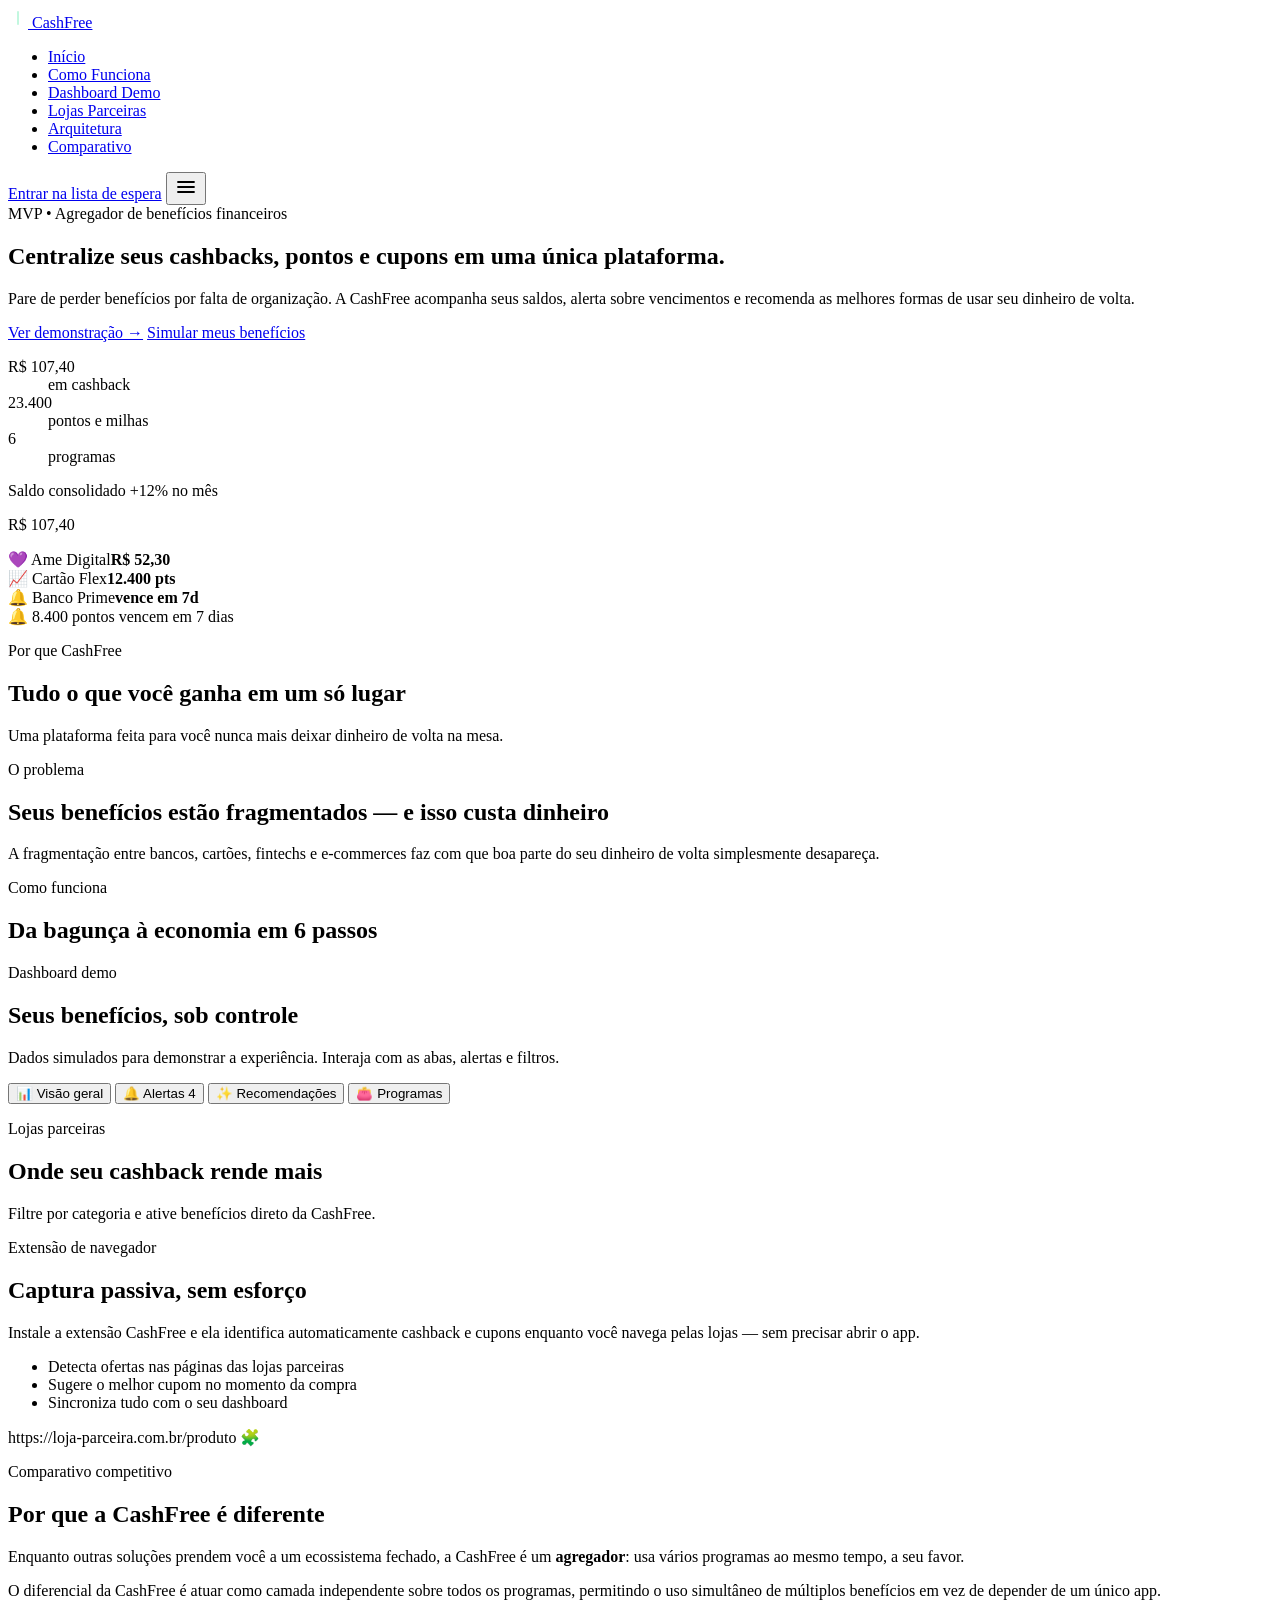
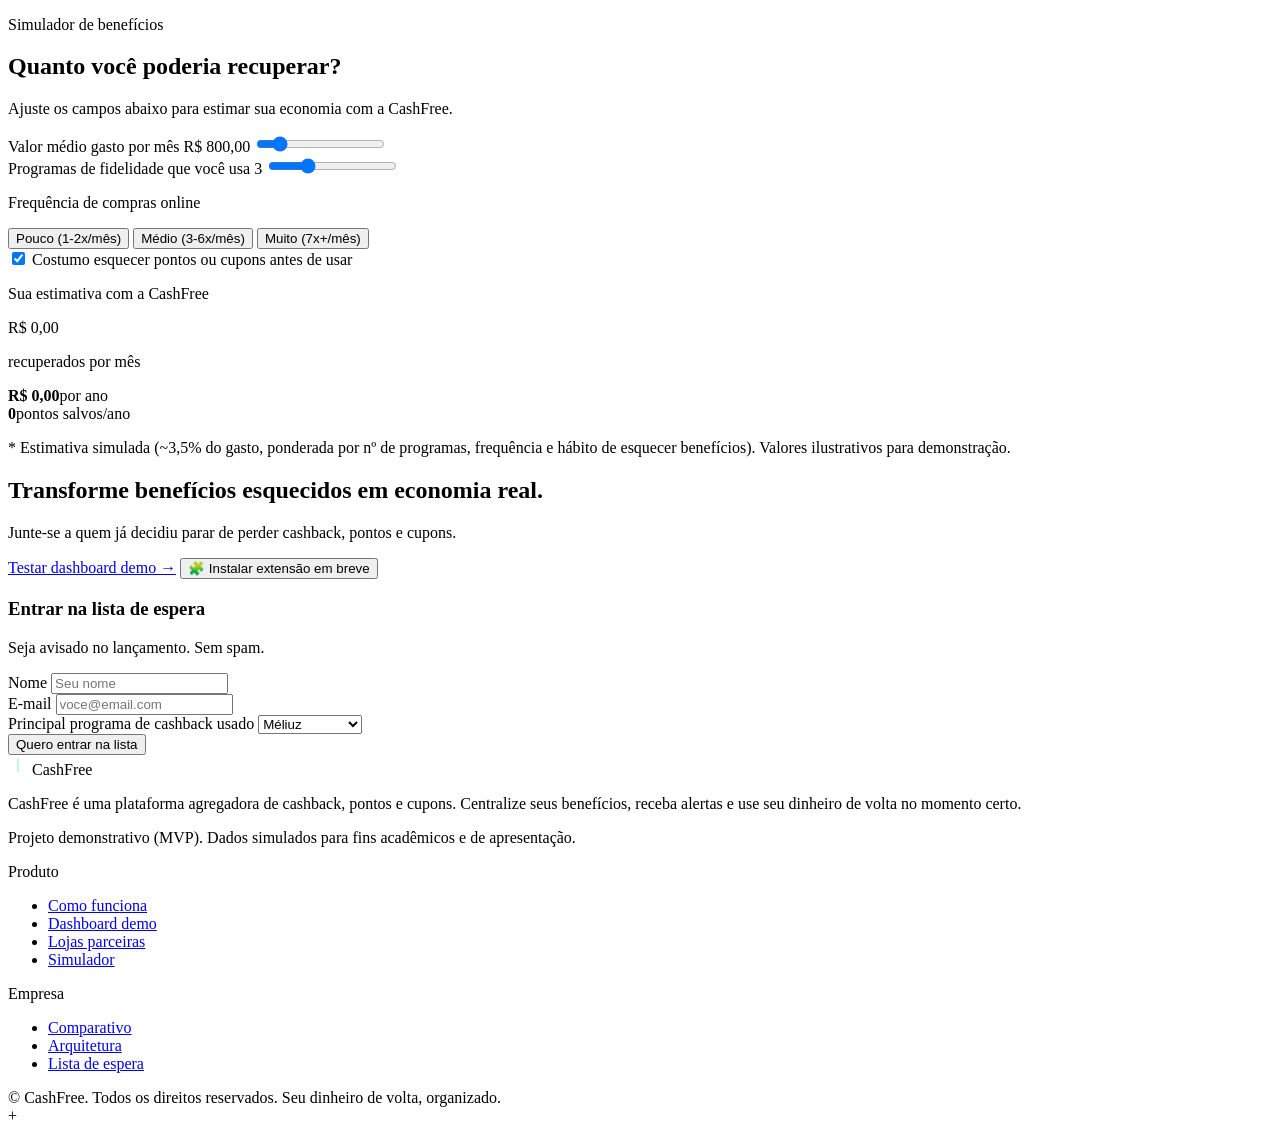
==== cashfreesitehtmlcssjs/index.html @ 7292a989 "tentativa de tirar o system design" ====
<!doctype html>
<html lang="pt-BR">
  <head>
    <meta charset="UTF-8" />
    <meta name="viewport" content="width=device-width, initial-scale=1.0" />
    <meta
      name="description"
      content="CashFree — centralize cashbacks, pontos e cupons em uma única plataforma. Receba alertas de expiração e recomendações inteligentes."
    />
    <title>CashFree — Seu dinheiro de volta, organizado</title>
    <link rel="icon" type="image/svg+xml" href="favicon.svg" />
    <link rel="preconnect" href="https://fonts.googleapis.com" />
    <link rel="preconnect" href="https://fonts.gstatic.com" crossorigin />
    <link
      href="https://fonts.googleapis.com/css2?family=Inter:wght@400;500;600;700;800&display=swap"
      rel="stylesheet"
    />
    <link rel="stylesheet" href="style.css" />
  </head>
  <body>
    <!-- ============ HEADER / NAV ============ -->
    <header class="header" id="header">
      <nav class="nav container">
        <a href="#inicio" class="logo" aria-label="CashFree — início">
          <span class="logo__mark">
            <svg viewBox="0 0 32 32" width="20" height="20" aria-hidden="true">
              <path d="M21 10.5c-1.3-1-3-1.6-5-1.6-4.1 0-7 2.9-7 7.1s2.9 7.1 7 7.1c2 0 3.7-.6 5-1.6"
                fill="none" stroke="#fff" stroke-width="2.6" stroke-linecap="round" />
              <path d="M16 6v20" stroke="#a7f3d0" stroke-width="2.2" stroke-linecap="round" />
            </svg>
          </span>
          <span class="logo__text">Cash<span>Free</span></span>
        </a>

        <ul class="nav__links" id="navLinks">
          <li><a href="#inicio">Início</a></li>
          <li><a href="#como-funciona">Como Funciona</a></li>
          <li><a href="#dashboard">Dashboard Demo</a></li>
          <li><a href="#lojas">Lojas Parceiras</a></li>
          <li><a href="#arquitetura">Arquitetura</a></li>
          <li><a href="#comparativo">Comparativo</a></li>
        </ul>

        <a href="#cta" class="btn btn--primary nav__cta">Entrar na lista de espera</a>

        <button class="nav__toggle" id="navToggle" aria-label="Abrir menu" aria-expanded="false">
          <svg viewBox="0 0 24 24" width="24" height="24" fill="none" stroke="currentColor"
            stroke-width="1.8" stroke-linecap="round"><path d="M4 7h16M4 12h16M4 17h16" /></svg>
        </button>
      </nav>

      <!-- Menu mobile -->
      <div class="nav__mobile" id="navMobile" hidden>
        <a href="#inicio">Início</a>
        <a href="#como-funciona">Como Funciona</a>
        <a href="#dashboard">Dashboard Demo</a>
        <a href="#lojas">Lojas Parceiras</a>
        <a href="#arquitetura">Arquitetura</a>
        <a href="#comparativo">Comparativo</a>
        <a href="#cta" class="btn btn--primary">Entrar na lista de espera</a>
      </div>
    </header>

    <main>
      <!-- ============ HERO ============ -->
      <section id="inicio" class="hero">
        <div class="hero__glow hero__glow--1"></div>
        <div class="hero__glow hero__glow--2"></div>
        <div class="container hero__grid">
          <div class="hero__content">
            <span class="chip chip--ghost"><span class="dot"></span>MVP • Agregador de benefícios financeiros</span>
            <h1>Centralize seus cashbacks, pontos e cupons em uma <span class="accent">única plataforma</span>.</h1>
            <p class="hero__sub">
              Pare de perder benefícios por falta de organização. A CashFree acompanha seus saldos,
              alerta sobre vencimentos e recomenda as melhores formas de usar seu dinheiro de volta.
            </p>
            <div class="hero__actions">
              <a href="#dashboard" class="btn btn--primary btn--lg">Ver demonstração →</a>
              <a href="#simulador" class="btn btn--glass">Simular meus benefícios</a>
            </div>
            <dl class="hero__stats">
              <div><dt>R$ 107,40</dt><dd>em cashback</dd></div>
              <div><dt>23.400</dt><dd>pontos e milhas</dd></div>
              <div><dt>6</dt><dd>programas</dd></div>
            </dl>
          </div>

          <div class="hero__mockup">
            <div class="mockup">
              <div class="mockup__card">
                <div class="mockup__row">
                  <span class="muted">Saldo consolidado</span>
                  <span class="chip chip--green">+12% no mês</span>
                </div>
                <p class="mockup__big">R$ 107,40</p>
                <div class="mockup__list">
                  <div class="mockup__item"><span>💜 Ame Digital</span><strong>R$ 52,30</strong></div>
                  <div class="mockup__item"><span>📈 Cartão Flex</span><strong>12.400 pts</strong></div>
                  <div class="mockup__item"><span>🔔 Banco Prime</span><strong>vence em 7d</strong></div>
                </div>
              </div>
            </div>
            <div class="mockup__badge">🔔 8.400 pontos vencem em 7 dias</div>
          </div>
        </div>
      </section>

      <!-- ============ BENEFÍCIOS ============ -->
      <section class="section section--white">
        <div class="container">
          <div class="section__head">
            <p class="eyebrow">Por que CashFree</p>
            <h2 class="section__title">Tudo o que você ganha em um só lugar</h2>
            <p class="section__lead">Uma plataforma feita para você nunca mais deixar dinheiro de volta na mesa.</p>
          </div>
          <div class="grid grid--3" id="benefitsGrid"></div>
        </div>
      </section>

      <!-- ============ PROBLEMA ============ -->
      <section class="section section--gray">
        <div class="container split">
          <div>
            <p class="eyebrow">O problema</p>
            <h2 class="section__title">Seus benefícios estão fragmentados — e isso custa dinheiro</h2>
            <p class="section__lead">
              A fragmentação entre bancos, cartões, fintechs e e-commerces faz com que boa parte do
              seu dinheiro de volta simplesmente desapareça.
            </p>
            <ul class="painlist" id="painList"></ul>
          </div>
          <div class="problem__stats" id="lostStats"></div>
        </div>
      </section>

      <!-- ============ COMO FUNCIONA ============ -->
      <section id="como-funciona" class="section section--white">
        <div class="container">
          <div class="section__head">
            <p class="eyebrow">Como funciona</p>
            <h2 class="section__title">Da bagunça à economia em 6 passos</h2>
          </div>
          <ol class="grid grid--3 steps" id="stepsGrid"></ol>
        </div>
      </section>

      <!-- ============ DASHBOARD ============ -->
      <section id="dashboard" class="section section--gray">
        <div class="container">
          <div class="section__head section__head--left">
            <p class="eyebrow">Dashboard demo</p>
            <h2 class="section__title">Seus benefícios, sob controle</h2>
            <p class="section__lead">Dados simulados para demonstrar a experiência. Interaja com as abas, alertas e filtros.</p>
          </div>

          <div class="grid grid--4 summary" id="summaryGrid"></div>

          <div class="tabs" id="tabs">
            <button class="tab is-active" data-tab="visao">📊 Visão geral</button>
            <button class="tab" data-tab="alertas">🔔 Alertas <span class="badge" id="alertCount">4</span></button>
            <button class="tab" data-tab="recomendacoes">✨ Recomendações</button>
            <button class="tab" data-tab="programas">👛 Programas</button>
          </div>

          <div class="tabpanel" id="panel-visao"></div>
          <div class="tabpanel" id="panel-alertas" hidden></div>
          <div class="tabpanel" id="panel-recomendacoes" hidden></div>
          <div class="tabpanel" id="panel-programas" hidden></div>
        </div>
      </section>

      <!-- ============ LOJAS PARCEIRAS ============ -->
      <section id="lojas" class="section section--white">
        <div class="container">
          <div class="section__head">
            <p class="eyebrow">Lojas parceiras</p>
            <h2 class="section__title">Onde seu cashback rende mais</h2>
            <p class="section__lead">Filtre por categoria e ative benefícios direto da CashFree.</p>
          </div>
          <div class="filters" id="storeFilters"></div>
          <div class="grid grid--3" id="storesGrid"></div>
        </div>
      </section>

      <!-- ============ EXTENSÃO ============ -->
      <section class="section section--gray">
        <div class="container split split--center">
          <div>
            <p class="eyebrow">Extensão de navegador</p>
            <h2 class="section__title">Captura passiva, sem esforço</h2>
            <p class="section__lead">
              Instale a extensão CashFree e ela identifica automaticamente cashback e cupons
              enquanto você navega pelas lojas — sem precisar abrir o app.
            </p>
            <ul class="checklist">
              <li>Detecta ofertas nas páginas das lojas parceiras</li>
              <li>Sugere o melhor cupom no momento da compra</li>
              <li>Sincroniza tudo com o seu dashboard</li>
            </ul>
          </div>
          <div class="browser">
            <div class="browser__bar">
              <span class="dot dot--red"></span><span class="dot dot--amber"></span><span class="dot dot--green"></span>
              <span class="browser__url">https://loja-parceira.com.br/produto</span>
              <span class="browser__ext" id="extIcon">🧩</span>
            </div>
            <div class="browser__body" id="extBody"></div>
          </div>
        </div>
      </section>

      <!-- ============ COMPARATIVO ============ -->
      <section id="comparativo" class="section section--gray2">
        <div class="container">
          <div class="section__head">
            <p class="eyebrow">Comparativo competitivo</p>
            <h2 class="section__title">Por que a CashFree é diferente</h2>
            <p class="section__lead">
              Enquanto outras soluções prendem você a um ecossistema fechado, a CashFree é um
              <strong>agregador</strong>: usa vários programas ao mesmo tempo, a seu favor.
            </p>
          </div>
          <div class="table-wrap" id="comparisonWrap"></div>
          <p class="note">
            O diferencial da CashFree é atuar como camada independente sobre todos os programas,
            permitindo o uso simultâneo de múltiplos benefícios em vez de depender de um único app.
          </p>
        </div>
      </section>

      <!-- ============ SIMULADOR ============ -->
      <section id="simulador" class="section section--white">
        <div class="container">
          <div class="section__head">
            <p class="eyebrow">Simulador de benefícios</p>
            <h2 class="section__title">Quanto você poderia recuperar?</h2>
            <p class="section__lead">Ajuste os campos abaixo para estimar sua economia com a CashFree.</p>
          </div>

          <div class="grid grid--2 sim">
            <div class="card sim__inputs">
              <div class="field">
                <label>Valor médio gasto por mês <span class="accent" id="spendVal">R$ 800,00</span></label>
                <input type="range" id="spend" min="100" max="5000" step="50" value="800" />
              </div>
              <div class="field">
                <label>Programas de fidelidade que você usa <span class="accent" id="progVal">3</span></label>
                <input type="range" id="programs" min="1" max="8" step="1" value="3" />
              </div>
              <div class="field">
                <p class="field__label">Frequência de compras online</p>
                <div class="segmented" id="freq">
                  <button data-factor="0.4">Pouco (1-2x/mês)</button>
                  <button data-factor="0.7" class="is-active">Médio (3-6x/mês)</button>
                  <button data-factor="1">Muito (7x+/mês)</button>
                </div>
              </div>
              <label class="checkbox">
                <input type="checkbox" id="forgets" checked />
                <span>Costumo esquecer pontos ou cupons antes de usar</span>
              </label>
            </div>

            <div class="sim__result">
              <p class="sim__eyebrow">Sua estimativa com a CashFree</p>
              <p class="sim__big" id="resMonthly">R$ 0,00</p>
              <p class="muted-light">recuperados por mês</p>
              <div class="sim__sub">
                <div><strong id="resYearly">R$ 0,00</strong><span>por ano</span></div>
                <div><strong id="resPoints">0</strong><span>pontos salvos/ano</span></div>
              </div>
              <p class="sim__explain" id="resText"></p>
              <p class="sim__note">
                * Estimativa simulada (~3,5% do gasto, ponderada por nº de programas, frequência e
                hábito de esquecer benefícios). Valores ilustrativos para demonstração.
              </p>
            </div>
          </div>
        </div>
      </section>

      <!-- ============ CTA FINAL ============ -->
      <section id="cta" class="section section--brand">
        <div class="cta__glow cta__glow--1"></div>
        <div class="cta__glow cta__glow--2"></div>
        <div class="container split split--center">
          <div>
            <h2 class="cta__title">Transforme benefícios esquecidos em economia real.</h2>
            <p class="cta__lead">Junte-se a quem já decidiu parar de perder cashback, pontos e cupons.</p>
            <div class="hero__actions">
              <a href="#dashboard" class="btn btn--white">Testar dashboard demo →</a>
              <button class="btn btn--glass">🧩 Instalar extensão em breve</button>
            </div>
          </div>

          <div class="waitlist" id="waitlist">
            <form id="waitlistForm" class="card">
              <h3>Entrar na lista de espera</h3>
              <p class="muted">Seja avisado no lançamento. Sem spam.</p>
              <div class="field">
                <label for="wlName">Nome</label>
                <input id="wlName" type="text" required placeholder="Seu nome" />
              </div>
              <div class="field">
                <label for="wlEmail">E-mail</label>
                <input id="wlEmail" type="email" required placeholder="voce@email.com" />
              </div>
              <div class="field">
                <label for="wlProgram">Principal programa de cashback usado</label>
                <select id="wlProgram">
                  <option>Méliuz</option><option>Ame Digital</option><option>Cuponomia</option>
                  <option>Banco/Cartão</option><option>Milhas</option><option>Outro</option>
                </select>
              </div>
              <button type="submit" class="btn btn--primary btn--block">Quero entrar na lista</button>
            </form>
          </div>
        </div>
      </section>
    </main>

    <!-- ============ FOOTER ============ -->
    <footer class="footer">
      <div class="container footer__grid">
        <div class="footer__brand">
          <span class="logo logo--light">
            <span class="logo__mark">
              <svg viewBox="0 0 32 32" width="20" height="20" aria-hidden="true">
                <path d="M21 10.5c-1.3-1-3-1.6-5-1.6-4.1 0-7 2.9-7 7.1s2.9 7.1 7 7.1c2 0 3.7-.6 5-1.6"
                  fill="none" stroke="#fff" stroke-width="2.6" stroke-linecap="round" />
                <path d="M16 6v20" stroke="#a7f3d0" stroke-width="2.2" stroke-linecap="round" />
              </svg>
            </span>
            <span class="logo__text logo__text--light">Cash<span>Free</span></span>
          </span>
          <p>
            CashFree é uma plataforma agregadora de cashback, pontos e cupons. Centralize seus
            benefícios, receba alertas e use seu dinheiro de volta no momento certo.
          </p>
          <p class="footer__small">Projeto demonstrativo (MVP). Dados simulados para fins acadêmicos e de apresentação.</p>
        </div>
        <div>
          <p class="footer__title">Produto</p>
          <ul>
            <li><a href="#como-funciona">Como funciona</a></li>
            <li><a href="#dashboard">Dashboard demo</a></li>
            <li><a href="#lojas">Lojas parceiras</a></li>
            <li><a href="#simulador">Simulador</a></li>
          </ul>
        </div>
        <div>
          <p class="footer__title">Empresa</p>
          <ul>
            <li><a href="#comparativo">Comparativo</a></li>
            <li><a href="#arquitetura">Arquitetura</a></li>
            <li><a href="#cta">Lista de espera</a></li>
          </ul>
        </div>
      </div>
      <div class="container footer__bottom">
        © <span id="year"></span> CashFree. Todos os direitos reservados. Seu dinheiro de volta, organizado.
      </div>
    </footer>

    <script src="data.js"></script>
    <script src="app.js"></script>
  </body>
</html>+
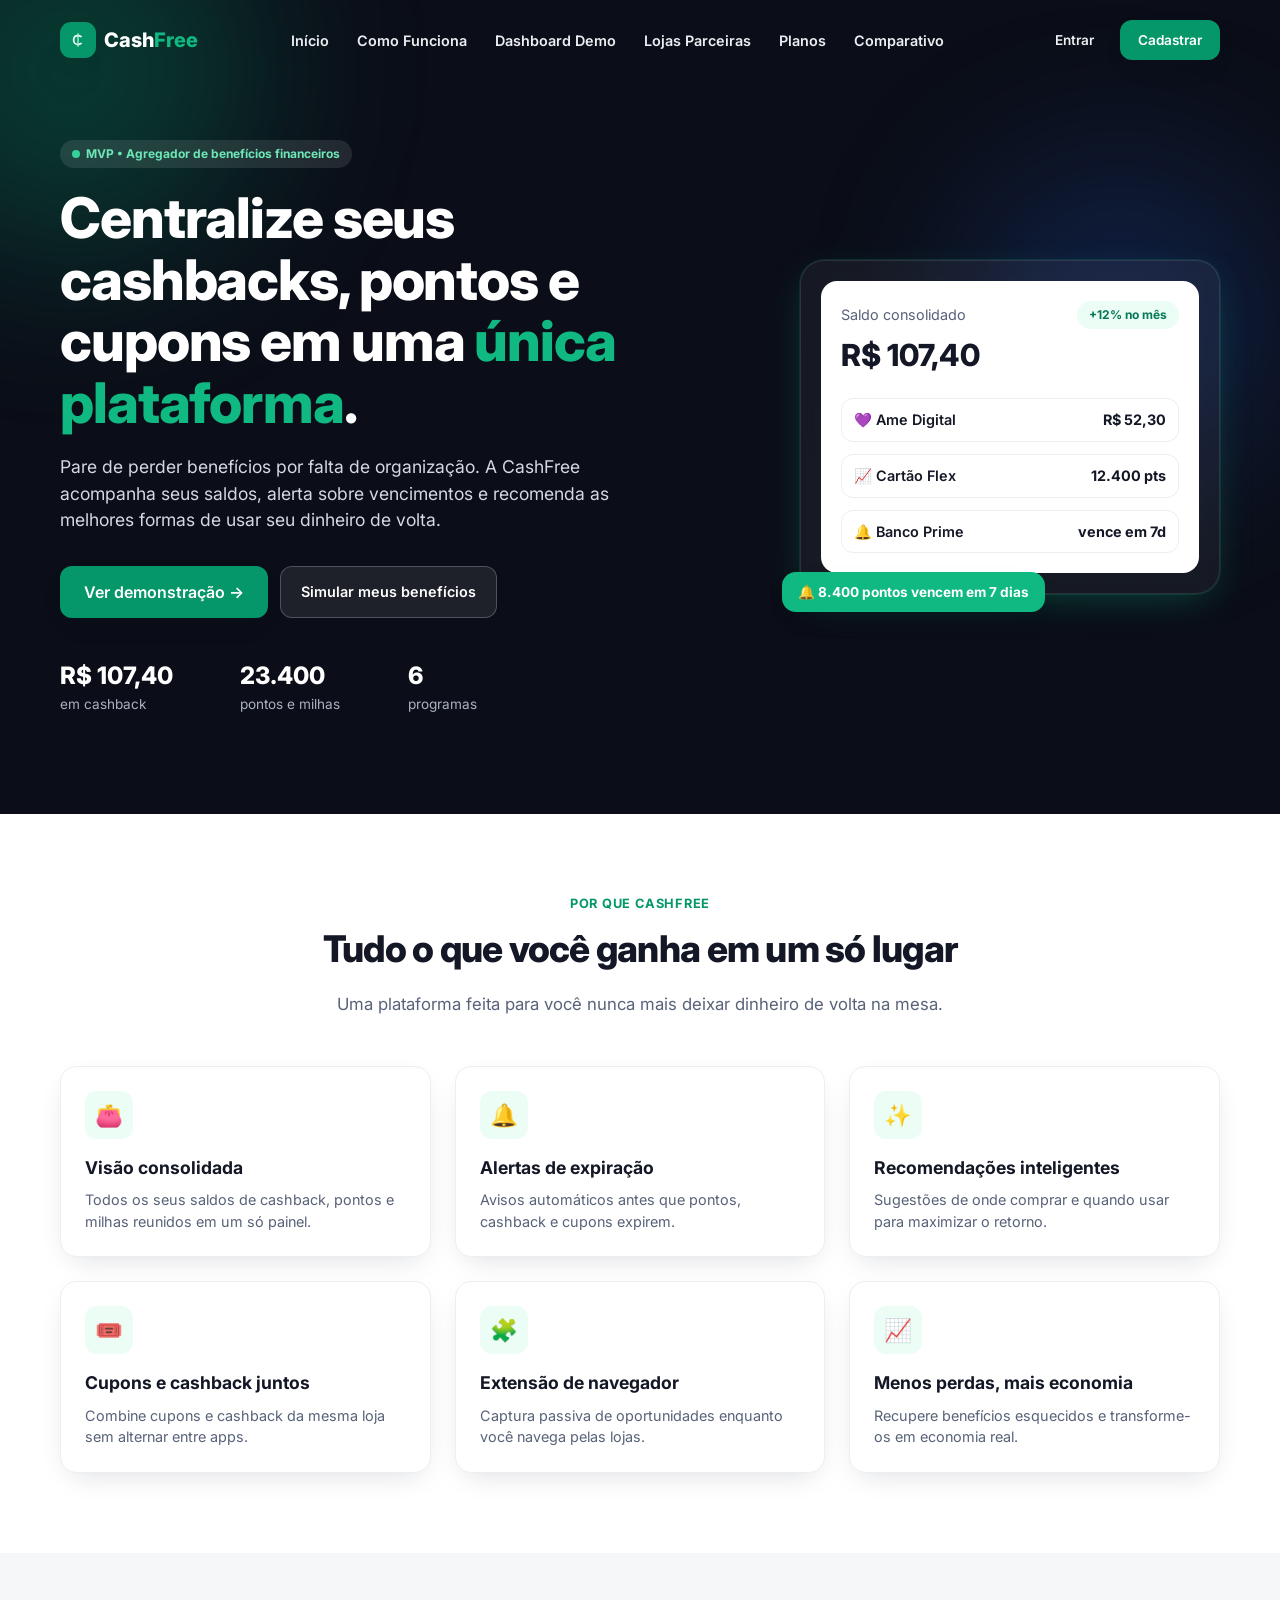
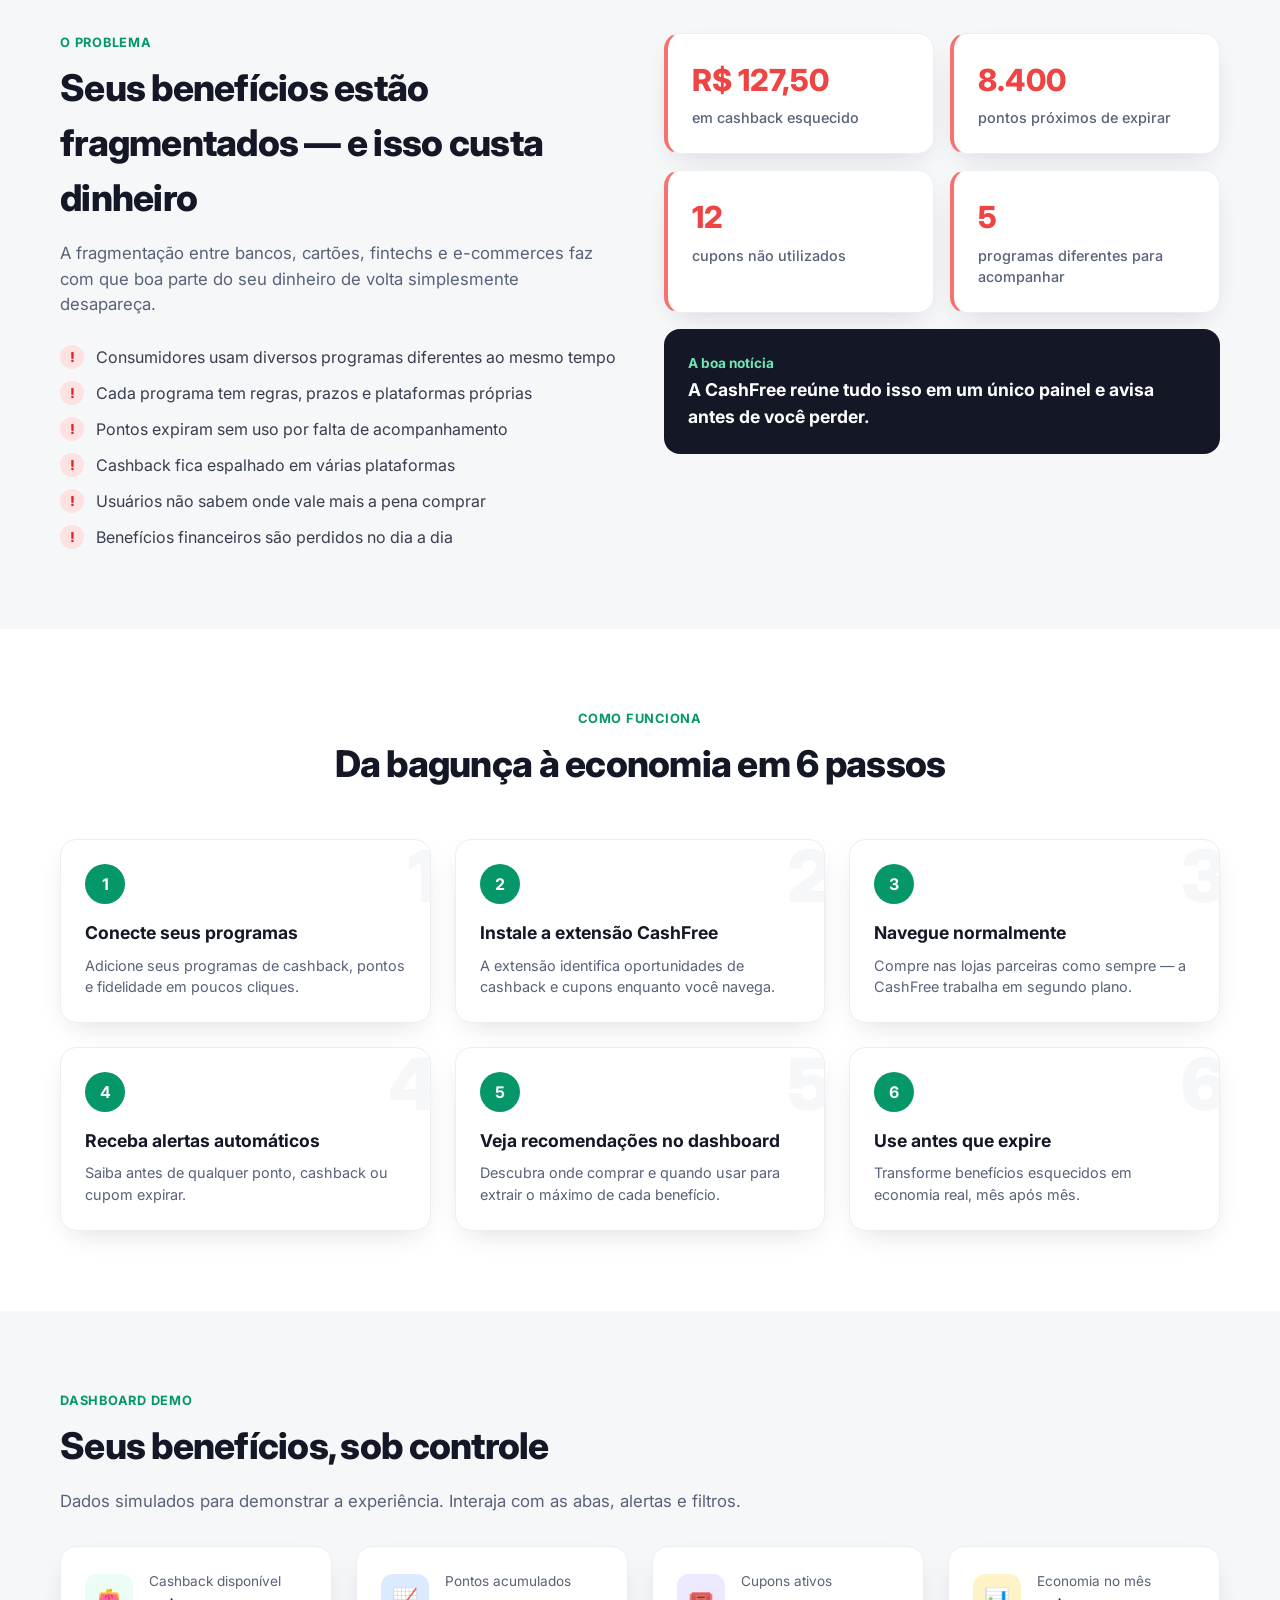
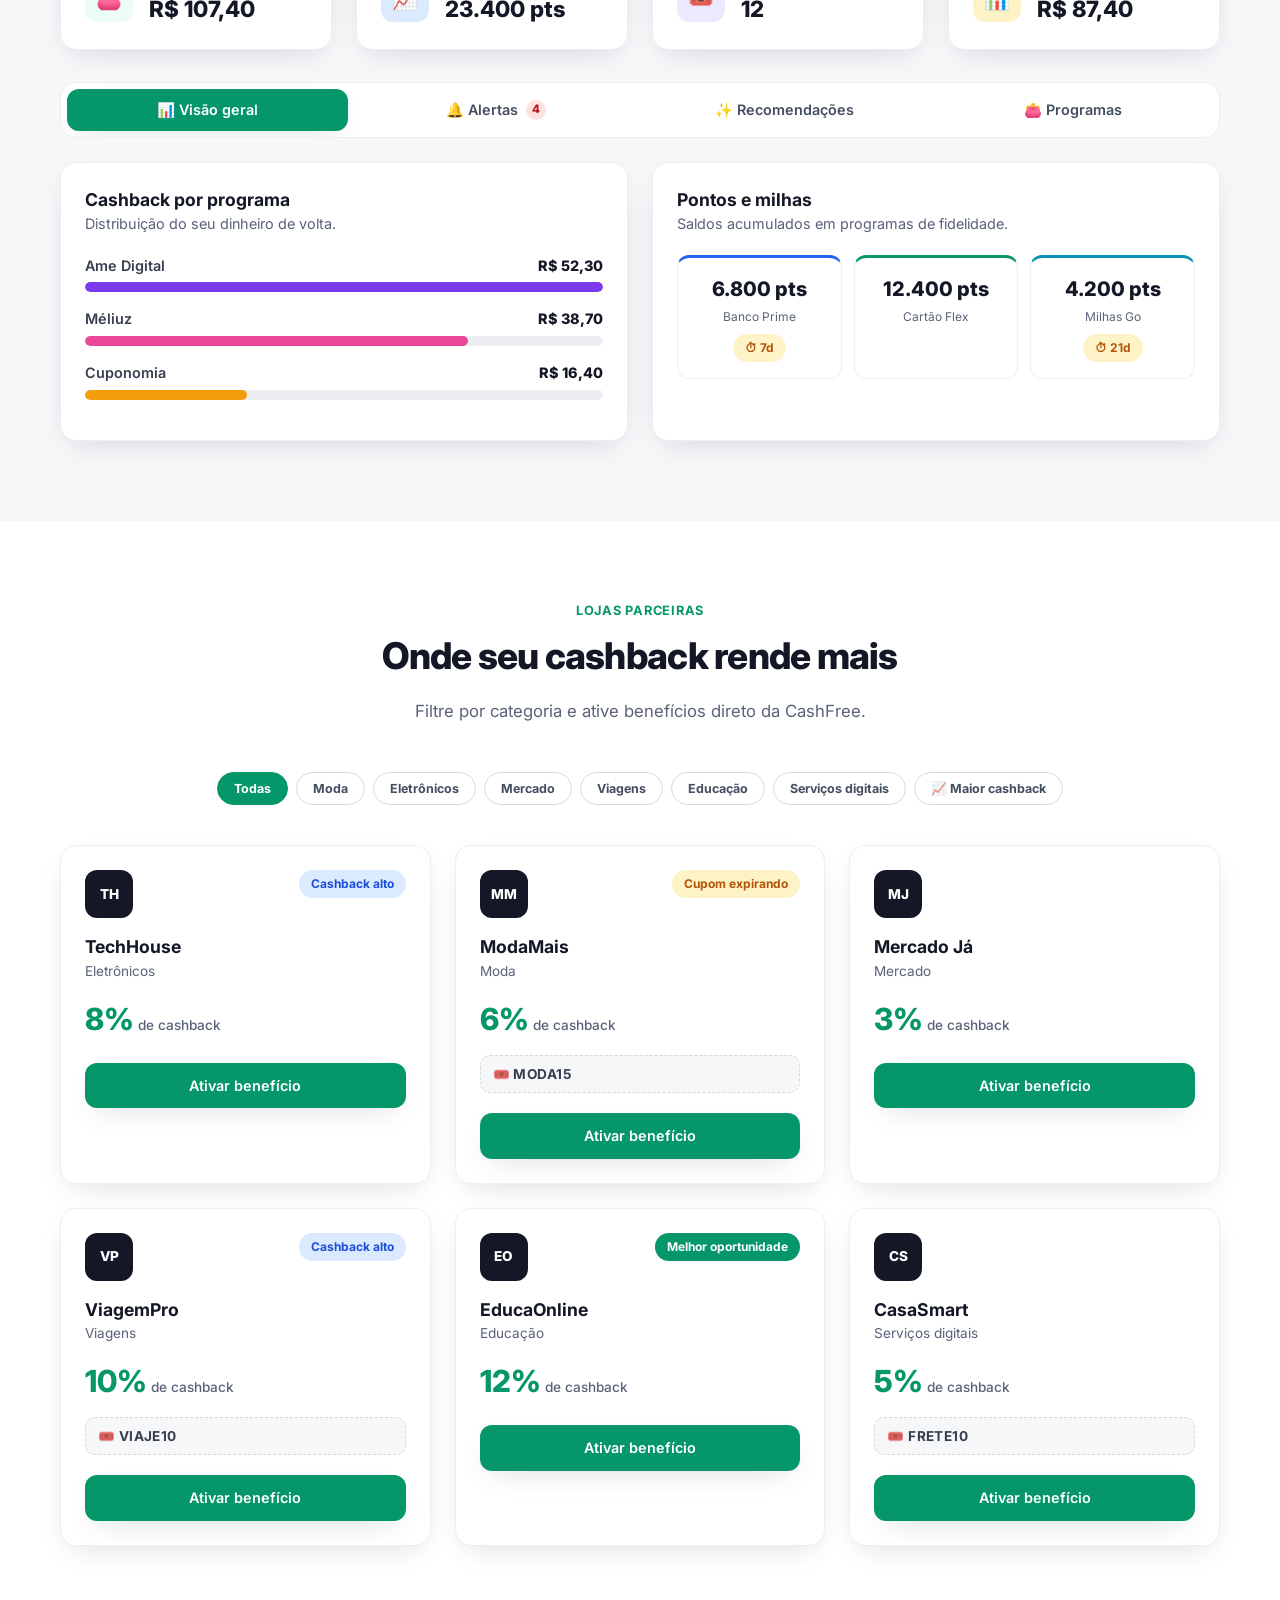
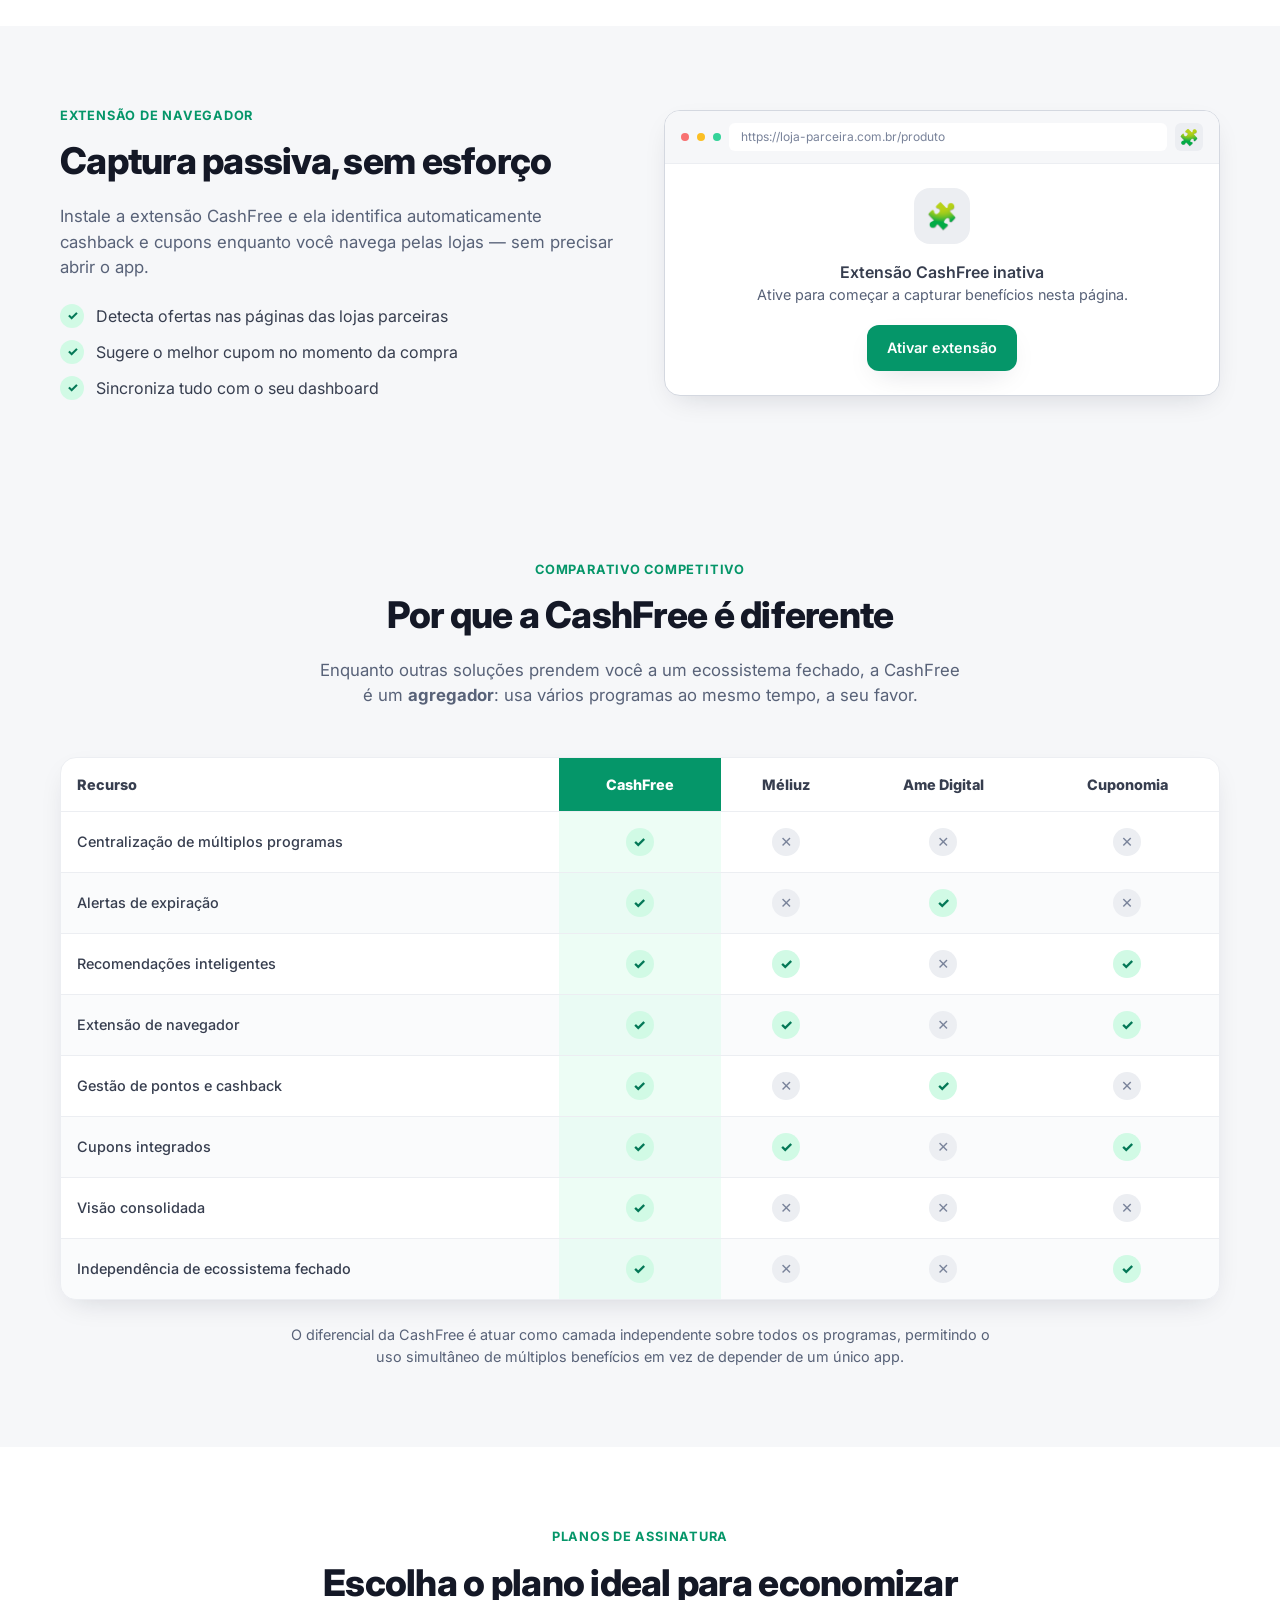
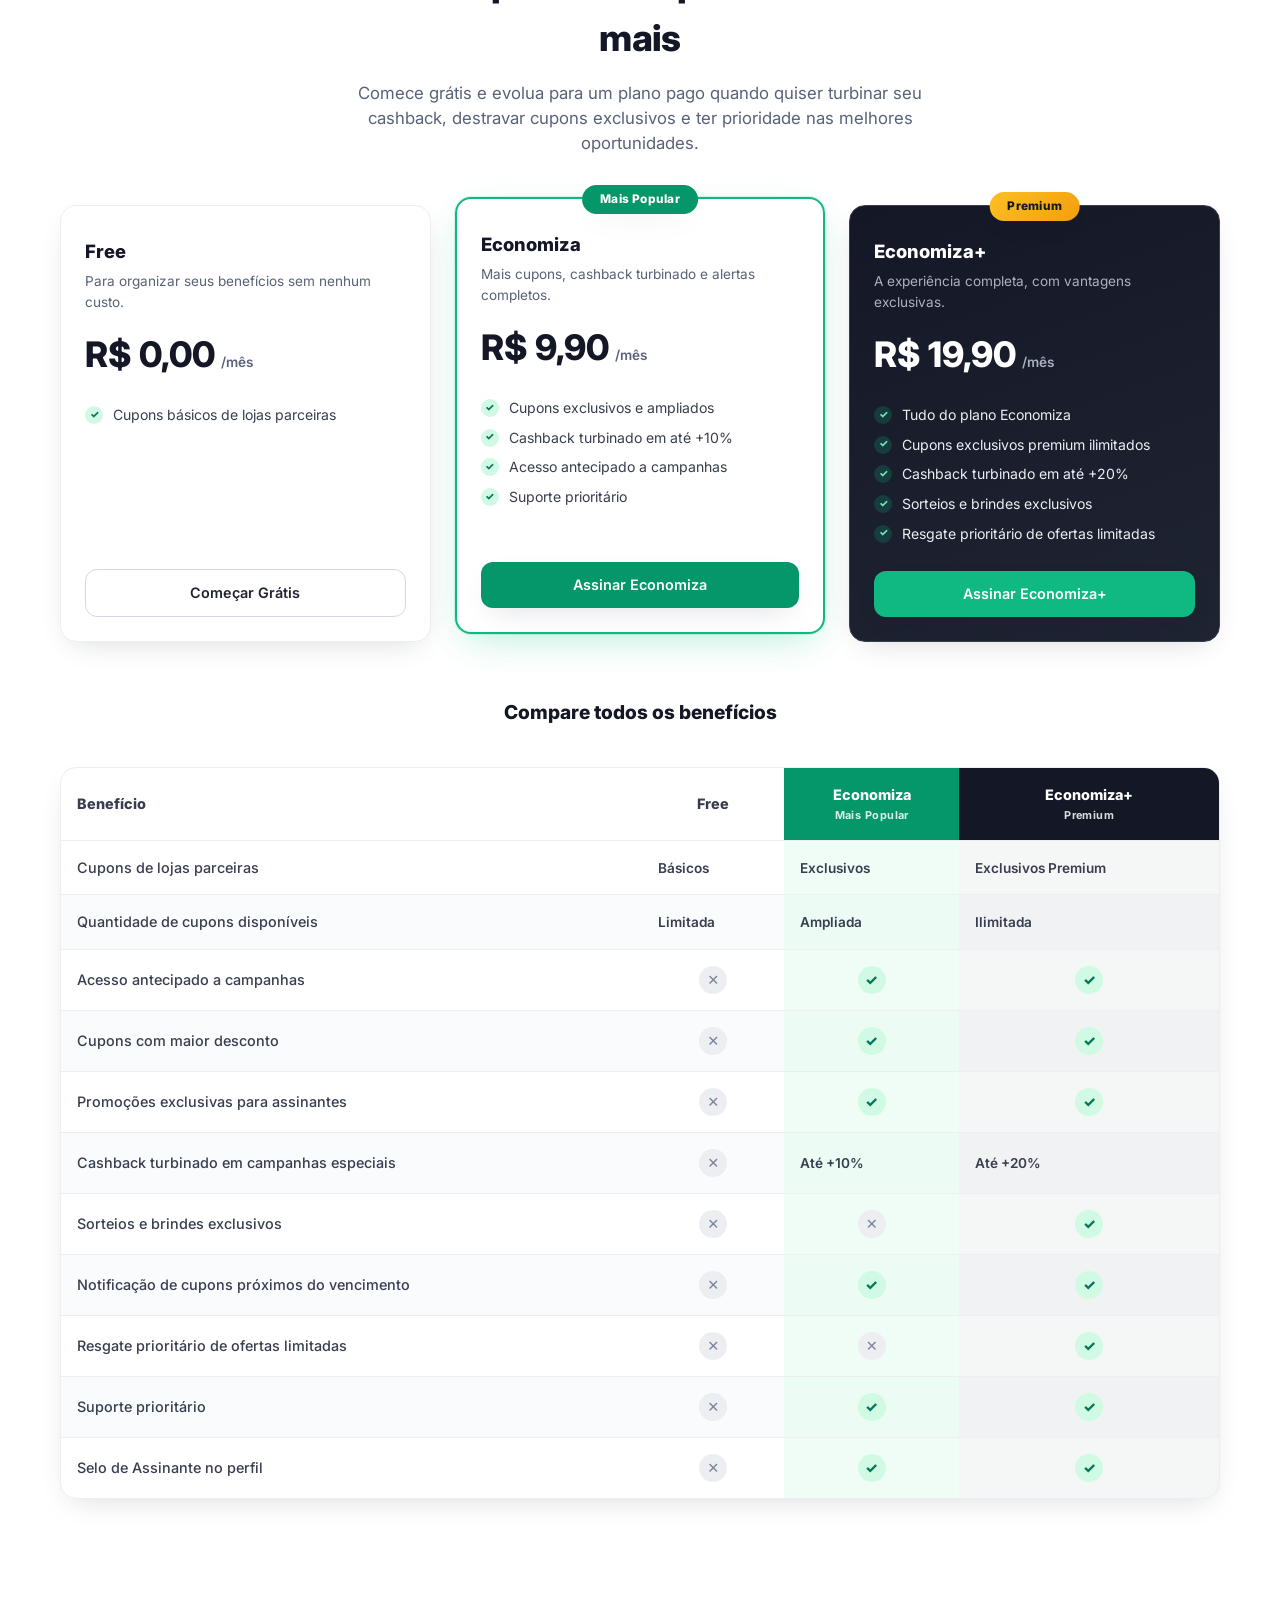
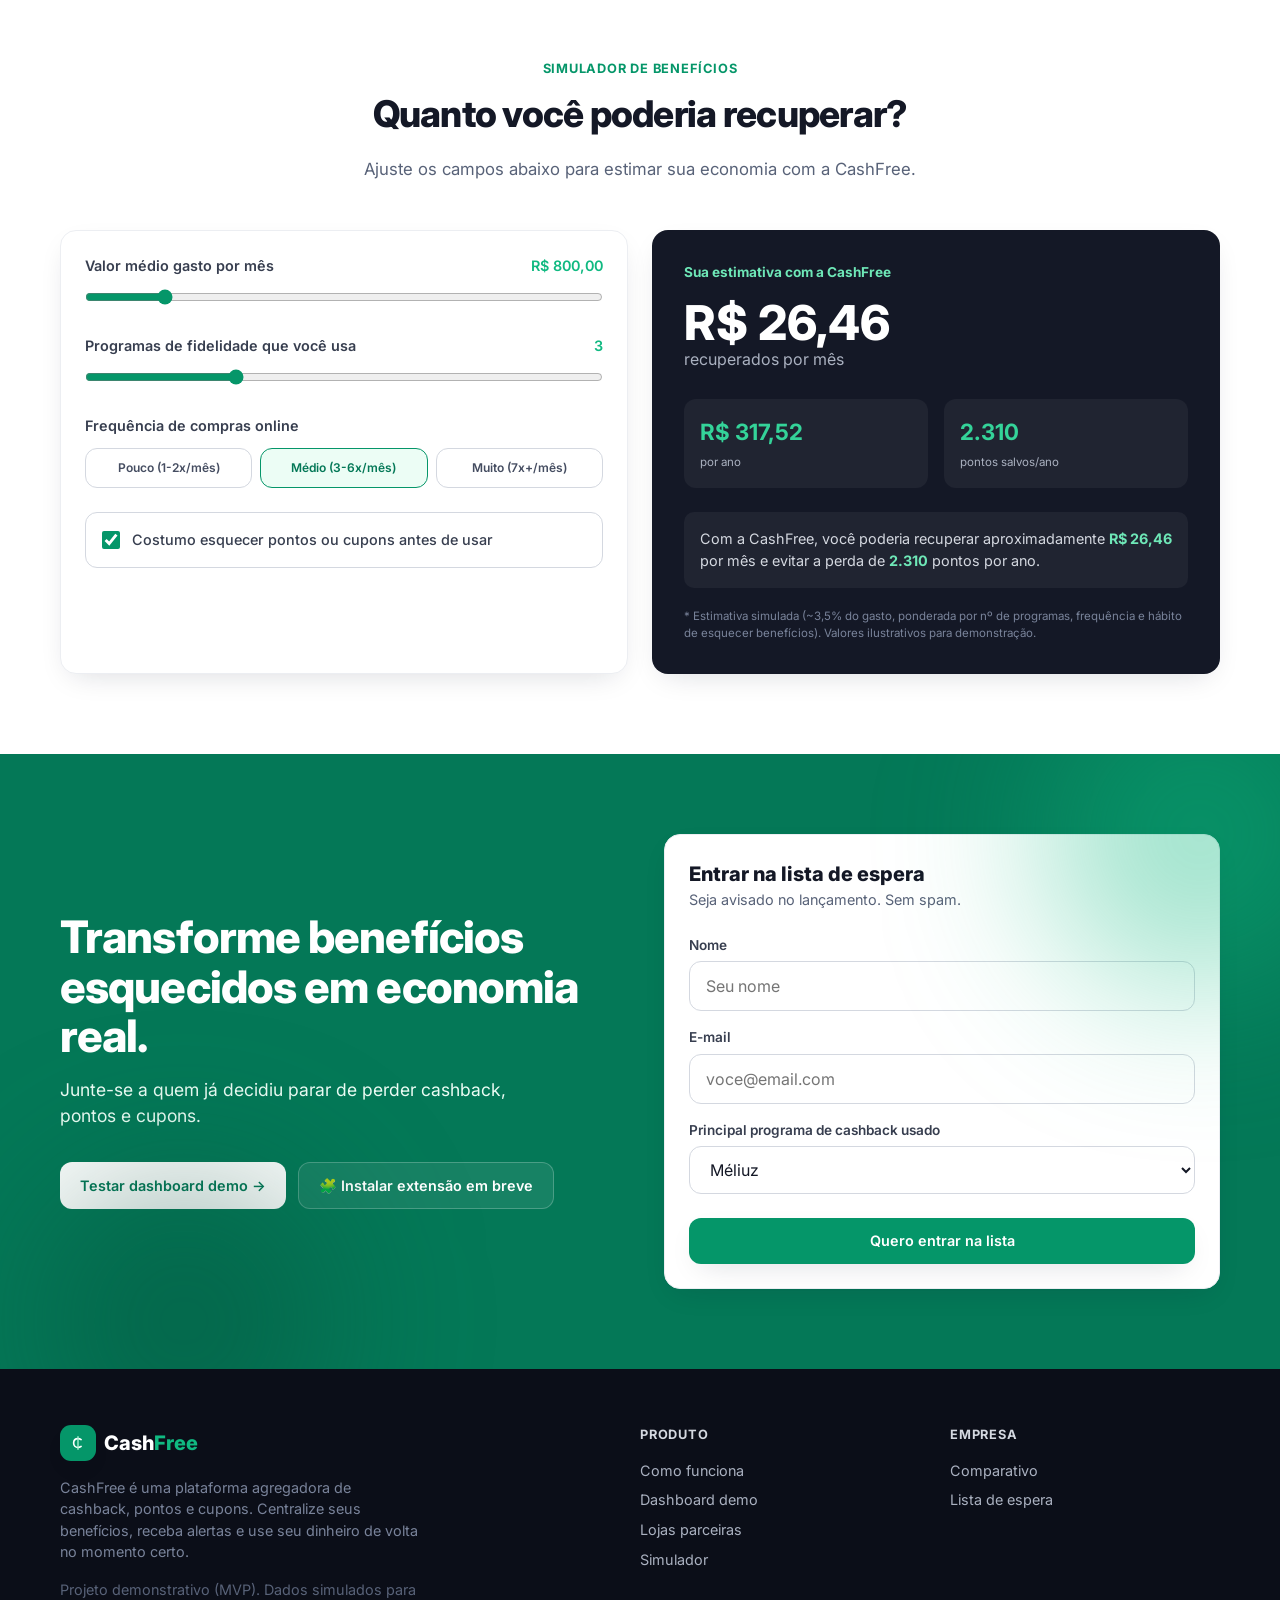
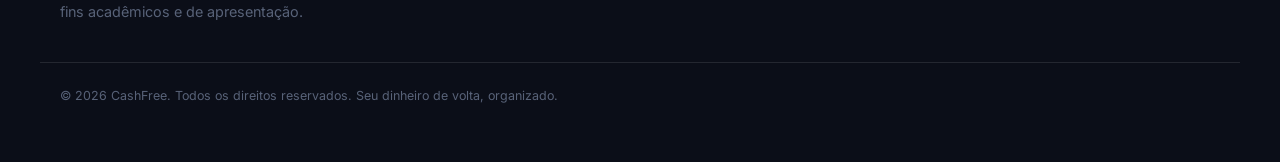
==== commit 7e5f8063: "feat: CashFree finalizado" ====
--- a/cashfreesitehtmlcssjs/index.html
+++ b/cashfreesitehtmlcssjs/index.html
@@ -7,7 +7,7 @@
       name="description"
       content="CashFree — centralize cashbacks, pontos e cupons em uma única plataforma. Receba alertas de expiração e recomendações inteligentes."
     />
-    <title>CashFree — Seu dinheiro de volta, organizado</title>
+    <title>CashFree</title>
     <link rel="icon" type="image/svg+xml" href="favicon.svg" />
     <link rel="preconnect" href="https://fonts.googleapis.com" />
     <link rel="preconnect" href="https://fonts.gstatic.com" crossorigin />
@@ -15,7 +15,7 @@
       href="https://fonts.googleapis.com/css2?family=Inter:wght@400;500;600;700;800&display=swap"
       rel="stylesheet"
     />
-    <link rel="stylesheet" href="style.css" />
+    <link rel="stylesheet" href="css/styles.css" />
   </head>
   <body>
     <!-- ============ HEADER / NAV ============ -->
@@ -37,11 +37,14 @@
           <li><a href="#como-funciona">Como Funciona</a></li>
           <li><a href="#dashboard">Dashboard Demo</a></li>
           <li><a href="#lojas">Lojas Parceiras</a></li>
-          <li><a href="#arquitetura">Arquitetura</a></li>
+          <li><a href="#planos">Planos</a></li>
           <li><a href="#comparativo">Comparativo</a></li>
         </ul>
 
-        <a href="#cta" class="btn btn--primary nav__cta">Entrar na lista de espera</a>
+        <div class="nav__auth">
+          <button type="button" class="btn btn--ghost nav__cta" id="openLogin">Entrar</button>
+          <button type="button" class="btn btn--primary nav__cta" id="openRegister">Cadastrar</button>
+        </div>
 
         <button class="nav__toggle" id="navToggle" aria-label="Abrir menu" aria-expanded="false">
           <svg viewBox="0 0 24 24" width="24" height="24" fill="none" stroke="currentColor"
@@ -55,9 +58,12 @@
         <a href="#como-funciona">Como Funciona</a>
         <a href="#dashboard">Dashboard Demo</a>
         <a href="#lojas">Lojas Parceiras</a>
-        <a href="#arquitetura">Arquitetura</a>
+        <a href="#planos">Planos</a>
         <a href="#comparativo">Comparativo</a>
-        <a href="#cta" class="btn btn--primary">Entrar na lista de espera</a>
+        <div class="nav__mobile-auth">
+          <button type="button" class="btn btn--secondary btn--block" id="openLoginMobile">Entrar</button>
+          <button type="button" class="btn btn--primary btn--block" id="openRegisterMobile">Cadastrar</button>
+        </div>
       </div>
     </header>
 
@@ -225,6 +231,27 @@
             O diferencial da CashFree é atuar como camada independente sobre todos os programas,
             permitindo o uso simultâneo de múltiplos benefícios em vez de depender de um único app.
           </p>
+        </div>
+      </section>
+
+      <!-- ============ PLANOS DE ASSINATURA ============ -->
+      <section id="planos" class="section section--white">
+        <div class="container">
+          <div class="section__head">
+            <p class="eyebrow">Planos de assinatura</p>
+            <h2 class="section__title">Escolha o plano ideal para economizar mais</h2>
+            <p class="section__lead">
+              Comece grátis e evolua para um plano pago quando quiser turbinar seu cashback,
+              destravar cupons exclusivos e ter prioridade nas melhores oportunidades.
+            </p>
+          </div>
+
+          <div class="grid grid--3 plans" id="plansGrid"></div>
+
+          <div class="plans-table">
+            <h3 class="plans-table__title">Compare todos os benefícios</h3>
+            <div class="table-wrap" id="plansTableWrap"></div>
+          </div>
         </div>
       </section>
 
@@ -352,7 +379,6 @@
           <p class="footer__title">Empresa</p>
           <ul>
             <li><a href="#comparativo">Comparativo</a></li>
-            <li><a href="#arquitetura">Arquitetura</a></li>
             <li><a href="#cta">Lista de espera</a></li>
           </ul>
         </div>
@@ -362,7 +388,90 @@
       </div>
     </footer>
 
-    <script src="data.js"></script>
-    <script src="app.js"></script>
+    <!-- ============ MODAL: LOGIN ============ -->
+    <div class="modal-overlay" id="loginOverlay" hidden>
+      <div class="modal" role="dialog" aria-modal="true" aria-labelledby="loginTitle">
+        <button class="modal__close" id="loginClose" aria-label="Fechar">
+          <svg viewBox="0 0 24 24" width="18" height="18" fill="none" stroke="currentColor" stroke-width="2" stroke-linecap="round"><path d="M6 6l12 12M18 6L6 18" /></svg>
+        </button>
+        <div class="modal__head">
+          <span class="modal__icon">🔐</span>
+          <h3 id="loginTitle">Entrar na CashFree</h3>
+          <p class="muted">Acesse sua conta para ver seus benefícios.</p>
+        </div>
+
+        <form class="modal__form" id="loginForm" novalidate>
+          <div class="field">
+            <label for="loginEmail">E-mail</label>
+            <input type="email" id="loginEmail" placeholder="voce@email.com" autocomplete="email" />
+            <span class="field__error" id="loginEmailError"></span>
+          </div>
+          <div class="field">
+            <label for="loginPassword">Senha</label>
+            <input type="password" id="loginPassword" placeholder="••••••••" autocomplete="current-password" />
+            <span class="field__error" id="loginPasswordError"></span>
+          </div>
+
+          <div class="modal__row">
+            <a href="#" class="modal__link" id="forgotPasswordLink">Esqueci minha senha</a>
+          </div>
+          <p class="modal__hint" id="forgotPasswordHint" hidden>
+            ✅ Se este e-mail estiver cadastrado, enviaremos um link de redefinição em poucos minutos.
+          </p>
+
+          <button type="submit" class="btn btn--primary btn--block">Entrar</button>
+        </form>
+
+        <p class="modal__switch">Ainda não tem conta? <a href="#" id="goToRegister">Cadastre-se</a></p>
+      </div>
+    </div>
+
+    <!-- ============ MODAL: CADASTRO ============ -->
+    <div class="modal-overlay" id="registerOverlay" hidden>
+      <div class="modal" role="dialog" aria-modal="true" aria-labelledby="registerTitle">
+        <button class="modal__close" id="registerClose" aria-label="Fechar">
+          <svg viewBox="0 0 24 24" width="18" height="18" fill="none" stroke="currentColor" stroke-width="2" stroke-linecap="round"><path d="M6 6l12 12M18 6L6 18" /></svg>
+        </button>
+        <div class="modal__head">
+          <span class="modal__icon">✨</span>
+          <h3 id="registerTitle">Criar sua conta</h3>
+          <p class="muted">Comece a recuperar cashback, pontos e cupons hoje mesmo.</p>
+        </div>
+
+        <form class="modal__form" id="registerForm" novalidate>
+          <div class="field">
+            <label for="regName">Nome completo</label>
+            <input type="text" id="regName" placeholder="Seu nome completo" autocomplete="name" />
+            <span class="field__error" id="regNameError"></span>
+          </div>
+          <div class="field">
+            <label for="regEmail">E-mail</label>
+            <input type="email" id="regEmail" placeholder="voce@email.com" autocomplete="email" />
+            <span class="field__error" id="regEmailError"></span>
+          </div>
+          <div class="field">
+            <label for="regPassword">Senha</label>
+            <input type="password" id="regPassword" placeholder="Mínimo de 8 caracteres" autocomplete="new-password" />
+            <span class="field__error" id="regPasswordError"></span>
+          </div>
+          <div class="field">
+            <label for="regConfirm">Confirmar senha</label>
+            <input type="password" id="regConfirm" placeholder="Repita a senha" autocomplete="new-password" />
+            <span class="field__error" id="regConfirmError"></span>
+          </div>
+
+          <button type="submit" class="btn btn--primary btn--block">Criar conta</button>
+        </form>
+
+        <p class="modal__switch">Já tem uma conta? <a href="#" id="goToLogin">Entrar</a></p>
+      </div>
+    </div>
+
+    <!-- ============ TOASTS ============ -->
+    <div class="toast-container" id="toastContainer"></div>
+
+    <script src="js/data.js"></script>
+    <script src="js/toast.js"></script>
+    <script src="js/app.js"></script>
   </body>
-</html>+
+</html>
--- a/cashfreesitehtmlcssjs/css/styles.css
+++ b/cashfreesitehtmlcssjs/css/styles.css
@@ -0,0 +1,2545 @@
+/* ============================================================
+   CashFree — estilos (HTML/CSS/JS puro)
+   Paleta fintech: verde (economia/confiança) + grafite (segurança)
+   ============================================================ */
+
+:root {
+   --brand-50: #ecfdf5;
+   --brand-100: #d1fae5;
+   --brand-200: #a7f3d0;
+   --brand-300: #6ee7b7;
+   --brand-400: #34d399;
+   --brand-500: #10b981;
+   --brand-600: #059669;
+   --brand-700: #047857;
+   --brand-800: #065f46;
+
+   --ink-50: #f6f7f9;
+   --ink-100: #eceef2;
+   --ink-200: #d4d8e0;
+   --ink-300: #aab1c0;
+   --ink-400: #79839a;
+   --ink-500: #586278;
+   --ink-600: #454d61;
+   --ink-700: #373e4f;
+   --ink-800: #1f2433;
+   --ink-900: #141826;
+   --ink-950: #0b0e18;
+
+   --shadow-soft: 0 10px 30px -12px rgba(15, 23, 42, 0.18);
+   --shadow-glow: 0 0 0 1px rgba(16, 185, 129, 0.15), 0 12px 40px -12px rgba(16, 185, 129, 0.35);
+   --radius: 16px;
+   --header-h: 80px;
+}
+
+* {
+   box-sizing: border-box;
+   margin: 0;
+   padding: 0;
+}
+
+html {
+   scroll-behavior: smooth;
+   scroll-padding-top: var(--header-h);
+}
+
+body {
+   font-family: 'Inter', system-ui, Helvetica, Arial, sans-serif;
+   color: var(--ink-800);
+   background: var(--ink-50);
+   -webkit-font-smoothing: antialiased;
+   line-height: 1.5;
+}
+
+a {
+   color: inherit;
+   text-decoration: none;
+}
+
+ul,
+ol {
+   list-style: none;
+}
+
+img,
+svg {
+   display: block;
+}
+
+.container {
+   width: 100%;
+   max-width: 1200px;
+   margin: 0 auto;
+   padding: 0 20px;
+}
+
+.accent {
+   color: var(--brand-500);
+}
+
+.muted {
+   color: var(--ink-500);
+   font-size: 0.9rem;
+}
+
+.muted-light {
+   color: var(--ink-300);
+}
+
+/* ---------- Botões ---------- */
+.btn {
+   display: inline-flex;
+   align-items: center;
+   justify-content: center;
+   gap: 8px;
+   border: 0;
+   cursor: pointer;
+   font: inherit;
+   font-weight: 600;
+   font-size: 0.9rem;
+   padding: 12px 20px;
+   border-radius: 12px;
+   transition: all 0.2s ease;
+   text-align: center;
+}
+
+.btn--lg {
+   font-size: 1rem;
+   padding: 14px 24px;
+}
+
+.btn--block {
+   width: 100%;
+}
+
+.btn--primary {
+   background: var(--brand-600);
+   color: #fff;
+   box-shadow: var(--shadow-soft);
+}
+
+.btn--primary:hover {
+   background: var(--brand-700);
+   transform: translateY(-2px);
+}
+
+.btn--secondary {
+   background: #fff;
+   color: var(--ink-800);
+   border: 1px solid var(--ink-200);
+}
+
+.btn--secondary:hover {
+   border-color: var(--brand-400);
+   color: var(--brand-700);
+}
+
+.btn--glass {
+   background: rgba(255, 255, 255, 0.08);
+   color: #fff;
+   border: 1px solid rgba(255, 255, 255, 0.22);
+}
+
+.btn--glass:hover {
+   background: rgba(255, 255, 255, 0.16);
+}
+
+.btn--white {
+   background: #fff;
+   color: var(--brand-700);
+}
+
+.btn--white:hover {
+   background: var(--brand-50);
+   transform: translateY(-2px);
+}
+
+.btn--ghost {
+   background: transparent;
+   color: var(--ink-600);
+}
+
+.btn--ghost:hover {
+   background: var(--ink-100);
+}
+
+/* ---------- Chips / badges ---------- */
+.chip {
+   display: inline-flex;
+   align-items: center;
+   gap: 6px;
+   padding: 5px 12px;
+   border-radius: 999px;
+   font-size: 0.75rem;
+   font-weight: 700;
+}
+
+.chip--ghost {
+   background: rgba(255, 255, 255, 0.1);
+   color: var(--brand-300);
+}
+
+.chip--green {
+   background: var(--brand-50);
+   color: var(--brand-700);
+}
+
+.chip--blue {
+   background: #dbeafe;
+   color: #1d4ed8;
+}
+
+.chip--violet {
+   background: #ede9fe;
+   color: #6d28d9;
+}
+
+.chip--amber {
+   background: #fef3c7;
+   color: #b45309;
+}
+
+.chip--red {
+   background: #fee2e2;
+   color: #b91c1c;
+}
+
+.dot {
+   width: 8px;
+   height: 8px;
+   border-radius: 999px;
+   background: var(--brand-400);
+}
+
+.badge {
+   display: inline-grid;
+   place-items: center;
+   min-width: 20px;
+   height: 20px;
+   padding: 0 6px;
+   border-radius: 999px;
+   background: #fee2e2;
+   color: #b91c1c;
+   font-size: 0.72rem;
+   font-weight: 800;
+}
+
+/* ---------- Cards ---------- */
+.card {
+   background: #fff;
+   border: 1px solid var(--ink-100);
+   border-radius: var(--radius);
+   padding: 24px;
+   box-shadow: var(--shadow-soft);
+}
+
+/* ---------- Seções ---------- */
+.section {
+   padding: 80px 0;
+}
+
+.section--white {
+   background: #fff;
+}
+
+.section--gray {
+   background: var(--ink-50);
+}
+
+.section--gray2 {
+   background: var(--ink-50);
+}
+
+.section--dark {
+   background: var(--ink-950);
+   color: #fff;
+}
+
+.section__head {
+   max-width: 640px;
+   margin: 0 auto 48px;
+   text-align: center;
+}
+
+.section__head--left {
+   max-width: none;
+   margin: 0 0 32px;
+   text-align: left;
+}
+
+.eyebrow {
+   font-size: 0.8rem;
+   font-weight: 700;
+   letter-spacing: 0.06em;
+   text-transform: uppercase;
+   color: var(--brand-600);
+}
+
+.eyebrow--light {
+   color: var(--brand-400);
+}
+
+.section__title {
+   margin-top: 8px;
+   font-size: clamp(1.7rem, 4vw, 2.3rem);
+   font-weight: 800;
+   letter-spacing: -0.02em;
+   color: var(--ink-900);
+}
+
+.section__title--light {
+   color: #fff;
+}
+
+.section__lead {
+   margin-top: 16px;
+   font-size: 1.05rem;
+   color: var(--ink-500);
+}
+
+.section__lead--light {
+   color: var(--ink-300);
+}
+
+.note {
+   max-width: 720px;
+   margin: 24px auto 0;
+   text-align: center;
+   font-size: 0.9rem;
+   color: var(--ink-500);
+}
+
+/* ---------- Grids ---------- */
+.grid {
+   display: grid;
+   gap: 24px;
+}
+
+.grid--2 {
+   grid-template-columns: repeat(2, 1fr);
+}
+
+.grid--3 {
+   grid-template-columns: repeat(3, 1fr);
+}
+
+.grid--4 {
+   grid-template-columns: repeat(4, 1fr);
+}
+
+.split {
+   display: grid;
+   grid-template-columns: 1fr 1fr;
+   gap: 48px;
+   align-items: start;
+}
+
+.split--center {
+   align-items: center;
+}
+
+/* ============================================================
+   HEADER / NAV
+   ============================================================ */
+.header {
+   position: fixed;
+   inset: 0 0 auto 0;
+   z-index: 50;
+   transition: all 0.3s ease;
+}
+
+.header.scrolled {
+   background: rgba(255, 255, 255, 0.92);
+   backdrop-filter: blur(10px);
+   border-bottom: 1px solid var(--ink-100);
+   box-shadow: var(--shadow-soft);
+}
+
+.nav {
+   height: var(--header-h);
+   display: flex;
+   align-items: center;
+   justify-content: space-between;
+   gap: 16px;
+}
+
+.logo {
+   display: inline-flex;
+   align-items: center;
+   gap: 8px;
+   font-weight: 800;
+}
+
+.logo__mark {
+   display: grid;
+   place-items: center;
+   width: 36px;
+   height: 36px;
+   border-radius: 11px;
+   background: var(--brand-600);
+   box-shadow: var(--shadow-soft);
+}
+
+.logo__text {
+   font-size: 1.25rem;
+   color: var(--ink-900);
+}
+
+.logo__text span {
+   color: var(--brand-500);
+}
+
+.logo__text--light,
+.logo--light .logo__text {
+   color: #fff;
+}
+
+.nav__links {
+   display: flex;
+   align-items: center;
+   gap: 4px;
+}
+
+.nav__links a {
+   padding: 8px 12px;
+   border-radius: 8px;
+   font-size: 0.9rem;
+   font-weight: 600;
+   color: var(--ink-600);
+   transition: all 0.2s;
+}
+
+.nav__links a:hover {
+   background: var(--ink-100);
+   color: var(--ink-900);
+}
+
+.header:not(.scrolled) .nav__links a {
+   color: var(--ink-100);
+}
+
+.header:not(.scrolled) .nav__links a:hover {
+   background: rgba(255, 255, 255, 0.12);
+   color: #fff;
+}
+
+.header:not(.scrolled) .logo__text {
+   color: #fff;
+}
+
+.nav__cta {
+   white-space: nowrap;
+}
+
+.nav__auth {
+   display: flex;
+   align-items: center;
+   gap: 8px;
+}
+
+.nav__auth .btn {
+   padding: 10px 18px;
+   font-size: 0.85rem;
+}
+
+.header:not(.scrolled) .nav__auth .btn--ghost {
+   color: var(--ink-100);
+}
+
+.header:not(.scrolled) .nav__auth .btn--ghost:hover {
+   background: rgba(255, 255, 255, 0.12);
+   color: #fff;
+}
+
+.nav__toggle {
+   display: none;
+   width: 44px;
+   height: 44px;
+   place-items: center;
+   border-radius: 11px;
+   border: 1px solid var(--ink-200);
+   background: #fff;
+   color: var(--ink-800);
+   cursor: pointer;
+}
+
+.nav__mobile {
+   display: none;
+   flex-direction: column;
+   gap: 4px;
+   padding: 12px 20px 20px;
+   background: #fff;
+   border-top: 1px solid var(--ink-100);
+}
+
+.nav__mobile a {
+   padding: 12px;
+   border-radius: 8px;
+   font-weight: 600;
+   color: var(--ink-700);
+}
+
+.nav__mobile a:hover {
+   background: var(--ink-100);
+}
+
+.nav__mobile-auth {
+   margin-top: 8px;
+   display: flex;
+   flex-direction: column;
+   gap: 8px;
+}
+
+/* ============================================================
+   HERO
+   ============================================================ */
+.hero {
+   position: relative;
+   overflow: hidden;
+   background: var(--ink-950);
+   color: #fff;
+   padding: 140px 0 100px;
+}
+
+.hero__glow {
+   position: absolute;
+   border-radius: 999px;
+   filter: blur(80px);
+   pointer-events: none;
+}
+
+.hero__glow--1 {
+   width: 380px;
+   height: 380px;
+   left: -120px;
+   top: -120px;
+   background: rgba(5, 150, 105, 0.3);
+}
+
+.hero__glow--2 {
+   width: 320px;
+   height: 320px;
+   right: 0;
+   top: 160px;
+   background: rgba(37, 99, 235, 0.2);
+}
+
+.hero__grid {
+   position: relative;
+   display: grid;
+   grid-template-columns: 1fr 1fr;
+   gap: 48px;
+   align-items: center;
+}
+
+.hero__content h1 {
+   margin-top: 20px;
+   font-size: clamp(2.2rem, 5vw, 3.5rem);
+   font-weight: 800;
+   line-height: 1.1;
+   letter-spacing: -0.02em;
+}
+
+.hero__sub {
+   margin-top: 20px;
+   max-width: 560px;
+   font-size: 1.1rem;
+   color: var(--ink-200);
+}
+
+.hero__actions {
+   margin-top: 32px;
+   display: flex;
+   flex-wrap: wrap;
+   gap: 12px;
+}
+
+.hero__stats {
+   margin-top: 40px;
+   display: grid;
+   grid-template-columns: repeat(3, auto);
+   gap: 24px;
+   max-width: 460px;
+}
+
+.hero__stats dt {
+   font-size: 1.5rem;
+   font-weight: 800;
+}
+
+.hero__stats dd {
+   font-size: 0.85rem;
+   color: var(--ink-300);
+}
+
+.hero__mockup {
+   position: relative;
+   justify-self: end;
+   width: 100%;
+   max-width: 420px;
+}
+
+.mockup {
+   border: 1px solid rgba(255, 255, 255, 0.1);
+   background: rgba(255, 255, 255, 0.05);
+   border-radius: 24px;
+   padding: 20px;
+   box-shadow: var(--shadow-glow);
+   backdrop-filter: blur(8px);
+}
+
+.mockup__card {
+   background: #fff;
+   color: var(--ink-900);
+   border-radius: 16px;
+   padding: 20px;
+}
+
+.mockup__row {
+   display: flex;
+   align-items: center;
+   justify-content: space-between;
+}
+
+.mockup__big {
+   margin-top: 4px;
+   font-size: 1.9rem;
+   font-weight: 800;
+}
+
+.mockup__list {
+   margin-top: 20px;
+   display: flex;
+   flex-direction: column;
+   gap: 12px;
+}
+
+.mockup__item {
+   display: flex;
+   align-items: center;
+   justify-content: space-between;
+   border: 1px solid var(--ink-100);
+   border-radius: 12px;
+   padding: 10px 12px;
+   font-size: 0.9rem;
+   font-weight: 600;
+}
+
+.mockup__badge {
+   position: absolute;
+   bottom: -18px;
+   left: -18px;
+   background: var(--brand-500);
+   color: #fff;
+   font-weight: 700;
+   font-size: 0.85rem;
+   padding: 10px 16px;
+   border-radius: 14px;
+   box-shadow: var(--shadow-soft);
+   animation: float 6s ease-in-out infinite;
+}
+
+@keyframes float {
+
+   0%,
+   100% {
+      transform: translateY(0);
+   }
+
+   50% {
+      transform: translateY(-8px);
+   }
+}
+
+@keyframes fadeUp {
+   from {
+      opacity: 0;
+      transform: translateY(12px);
+   }
+
+   to {
+      opacity: 1;
+      transform: translateY(0);
+   }
+}
+
+.fade-up {
+   animation: fadeUp 0.5s ease-out both;
+}
+
+/* ============================================================
+   BENEFÍCIOS
+   ============================================================ */
+.benefit {
+   transition: all 0.2s;
+}
+
+.benefit:hover {
+   transform: translateY(-4px);
+   box-shadow: var(--shadow-glow);
+}
+
+.benefit__icon {
+   display: grid;
+   place-items: center;
+   width: 48px;
+   height: 48px;
+   border-radius: 12px;
+   background: var(--brand-50);
+   font-size: 1.4rem;
+}
+
+.benefit h3 {
+   margin-top: 16px;
+   font-size: 1.1rem;
+   color: var(--ink-900);
+}
+
+.benefit p {
+   margin-top: 8px;
+   font-size: 0.9rem;
+   color: var(--ink-500);
+}
+
+/* ============================================================
+   PROBLEMA
+   ============================================================ */
+.painlist {
+   margin-top: 28px;
+   display: flex;
+   flex-direction: column;
+   gap: 12px;
+}
+
+.painlist li {
+   display: flex;
+   gap: 12px;
+   align-items: flex-start;
+   color: var(--ink-700);
+}
+
+.painlist .x {
+   flex: none;
+   display: grid;
+   place-items: center;
+   width: 24px;
+   height: 24px;
+   border-radius: 999px;
+   background: #fee2e2;
+   color: #dc2626;
+   font-weight: 800;
+   font-size: 0.85rem;
+}
+
+.problem__stats {
+   display: grid;
+   grid-template-columns: 1fr 1fr;
+   gap: 16px;
+}
+
+.stat-card {
+   border-left: 4px solid #f87171;
+   transition: transform 0.2s;
+}
+
+.stat-card:hover {
+   transform: translateY(-4px);
+}
+
+.stat-card .v {
+   font-size: 1.9rem;
+   font-weight: 800;
+   color: #ef4444;
+}
+
+.stat-card .l {
+   margin-top: 4px;
+   font-size: 0.9rem;
+   color: var(--ink-500);
+   font-weight: 500;
+}
+
+.goodnews {
+   grid-column: 1 / -1;
+   background: var(--ink-900);
+   color: #fff;
+   border-radius: var(--radius);
+   padding: 24px;
+}
+
+.goodnews .k {
+   font-size: 0.85rem;
+   font-weight: 700;
+   color: var(--brand-300);
+}
+
+.goodnews .t {
+   margin-top: 4px;
+   font-size: 1.1rem;
+   font-weight: 700;
+}
+
+/* ============================================================
+   STEPS
+   ============================================================ */
+.steps li {
+   position: relative;
+   overflow: hidden;
+   transition: all 0.2s;
+}
+
+.steps li:hover {
+   transform: translateY(-4px);
+   box-shadow: var(--shadow-glow);
+}
+
+.steps .ghostnum {
+   position: absolute;
+   right: -8px;
+   top: -18px;
+   font-size: 4.5rem;
+   font-weight: 900;
+   color: var(--ink-50);
+}
+
+.steps .num {
+   position: relative;
+   display: grid;
+   place-items: center;
+   width: 40px;
+   height: 40px;
+   border-radius: 999px;
+   background: var(--brand-600);
+   color: #fff;
+   font-weight: 700;
+}
+
+.steps h3 {
+   position: relative;
+   margin-top: 16px;
+   font-size: 1.1rem;
+   color: var(--ink-900);
+}
+
+.steps p {
+   position: relative;
+   margin-top: 8px;
+   font-size: 0.9rem;
+   color: var(--ink-500);
+}
+
+/* ============================================================
+   DASHBOARD
+   ============================================================ */
+.summary {
+   margin-bottom: 32px;
+}
+
+.summary__card {
+   display: flex;
+   align-items: center;
+   gap: 16px;
+}
+
+.summary__icon {
+   display: grid;
+   place-items: center;
+   width: 48px;
+   height: 48px;
+   border-radius: 12px;
+   font-size: 1.3rem;
+}
+
+.summary__card .l {
+   font-size: 0.85rem;
+   color: var(--ink-500);
+}
+
+.summary__card .v {
+   font-size: 1.4rem;
+   font-weight: 800;
+   color: var(--ink-900);
+}
+
+.tabs {
+   display: flex;
+   gap: 8px;
+   overflow-x: auto;
+   background: #fff;
+   border: 1px solid var(--ink-100);
+   border-radius: var(--radius);
+   padding: 6px;
+}
+
+.tab {
+   flex: 1;
+   display: inline-flex;
+   align-items: center;
+   justify-content: center;
+   gap: 8px;
+   white-space: nowrap;
+   border: 0;
+   cursor: pointer;
+   font: inherit;
+   font-weight: 600;
+   font-size: 0.9rem;
+   color: var(--ink-600);
+   padding: 10px 16px;
+   border-radius: 12px;
+   background: transparent;
+   transition: all 0.2s;
+}
+
+.tab:hover {
+   background: var(--ink-100);
+}
+
+.tab.is-active {
+   background: var(--brand-600);
+   color: #fff;
+   box-shadow: var(--shadow-soft);
+}
+
+.tab.is-active .badge {
+   background: #fff;
+   color: var(--brand-700);
+}
+
+.tabpanel {
+   margin-top: 24px;
+}
+
+.bar-row {
+   margin-bottom: 16px;
+}
+
+.bar-row .top {
+   display: flex;
+   justify-content: space-between;
+   font-size: 0.9rem;
+}
+
+.bar-row .top .name {
+   font-weight: 600;
+   color: var(--ink-700);
+}
+
+.bar-row .top .val {
+   font-weight: 800;
+   color: var(--ink-900);
+}
+
+.bar {
+   margin-top: 6px;
+   height: 10px;
+   border-radius: 999px;
+   background: var(--ink-100);
+   overflow: hidden;
+}
+
+.bar>span {
+   display: block;
+   height: 100%;
+   border-radius: 999px;
+   transition: width 0.5s ease;
+}
+
+.points-grid {
+   display: grid;
+   grid-template-columns: repeat(3, 1fr);
+   gap: 12px;
+   margin-top: 20px;
+}
+
+.point-card {
+   border: 1px solid var(--ink-100);
+   border-top-width: 3px;
+   border-radius: 12px;
+   padding: 16px;
+   text-align: center;
+}
+
+.point-card .v {
+   font-size: 1.25rem;
+   font-weight: 800;
+   color: var(--ink-900);
+}
+
+.point-card .l {
+   margin-top: 4px;
+   font-size: 0.75rem;
+   color: var(--ink-500);
+}
+
+.alert {
+   display: flex;
+   gap: 16px;
+   align-items: center;
+   justify-content: space-between;
+   flex-wrap: wrap;
+   margin-bottom: 16px;
+}
+
+.alert__main {
+   display: flex;
+   gap: 16px;
+   align-items: flex-start;
+}
+
+.alert__icon {
+   flex: none;
+   display: grid;
+   place-items: center;
+   width: 44px;
+   height: 44px;
+   border-radius: 12px;
+   background: #fef3c7;
+   font-size: 1.2rem;
+}
+
+.alert h4 {
+   font-size: 1rem;
+   color: var(--ink-900);
+   display: inline;
+}
+
+.alert .desc {
+   margin-top: 4px;
+   font-size: 0.9rem;
+   color: var(--ink-500);
+}
+
+.alert__head {
+   display: flex;
+   flex-wrap: wrap;
+   gap: 8px;
+   align-items: center;
+}
+
+.empty {
+   text-align: center;
+   padding: 48px 24px;
+}
+
+.empty .big {
+   font-size: 1.1rem;
+   font-weight: 800;
+   color: var(--ink-900);
+   margin-top: 16px;
+}
+
+.rec {
+   transition: transform 0.2s;
+}
+
+.rec:hover {
+   transform: translateY(-4px);
+}
+
+.rec__main {
+   display: flex;
+   gap: 12px;
+   align-items: flex-start;
+}
+
+.rec__icon {
+   flex: none;
+   display: grid;
+   place-items: center;
+   width: 40px;
+   height: 40px;
+   border-radius: 12px;
+   background: var(--brand-50);
+   font-size: 1.1rem;
+}
+
+.rec h4 {
+   font-size: 1rem;
+   color: var(--ink-900);
+   line-height: 1.3;
+}
+
+.rec p {
+   margin-top: 4px;
+   font-size: 0.9rem;
+   color: var(--ink-500);
+}
+
+.rec__foot {
+   margin-top: 16px;
+   padding-top: 16px;
+   border-top: 1px solid var(--ink-100);
+   display: flex;
+   align-items: center;
+   justify-content: space-between;
+   gap: 12px;
+}
+
+.rec__foot .pot {
+   font-size: 0.9rem;
+   color: var(--ink-500);
+}
+
+.dash-controls {
+   display: flex;
+   flex-wrap: wrap;
+   gap: 8px;
+   margin-bottom: 16px;
+}
+
+.prog-card .top {
+   display: flex;
+   align-items: center;
+   justify-content: space-between;
+}
+
+.prog-logo {
+   display: grid;
+   place-items: center;
+   width: 44px;
+   height: 44px;
+   border-radius: 12px;
+   color: #fff;
+   font-weight: 800;
+}
+
+.prog-card h4 {
+   margin-top: 12px;
+   color: var(--ink-900);
+}
+
+.prog-card .v {
+   margin-top: 4px;
+   font-size: 1.5rem;
+   font-weight: 800;
+   color: var(--ink-900);
+}
+
+.prog-card .exp {
+   margin-top: 8px;
+   font-size: 0.9rem;
+   font-weight: 500;
+   display: flex;
+   align-items: center;
+   gap: 6px;
+}
+
+.exp--red {
+   color: #dc2626;
+}
+
+.exp--amber {
+   color: #d97706;
+}
+
+.exp--gray {
+   color: var(--ink-400);
+}
+
+/* ============================================================
+   LOJAS
+   ============================================================ */
+.filters {
+   display: flex;
+   flex-wrap: wrap;
+   justify-content: center;
+   gap: 8px;
+   margin-bottom: 40px;
+}
+
+.filter {
+   cursor: pointer;
+   border: 1px solid var(--ink-200);
+   background: #fff;
+   color: var(--ink-600);
+   padding: 8px 16px;
+   border-radius: 999px;
+   font-size: 0.78rem;
+   font-weight: 700;
+   font-family: inherit;
+   transition: all 0.2s;
+   display: inline-flex;
+   align-items: center;
+   gap: 6px;
+}
+
+.filter:hover {
+   border-color: var(--brand-400);
+}
+
+.filter.is-active {
+   border-color: var(--brand-600);
+   background: var(--brand-600);
+   color: #fff;
+}
+
+.filter.is-active--soft {
+   border-color: var(--brand-600);
+   background: var(--brand-50);
+   color: var(--brand-700);
+}
+
+.store {
+   display: flex;
+   flex-direction: column;
+   transition: all 0.2s;
+}
+
+.store:hover {
+   transform: translateY(-4px);
+   box-shadow: var(--shadow-glow);
+}
+
+.store__top {
+   display: flex;
+   align-items: flex-start;
+   justify-content: space-between;
+}
+
+.store__logo {
+   display: grid;
+   place-items: center;
+   width: 48px;
+   height: 48px;
+   border-radius: 12px;
+   background: var(--ink-900);
+   color: #fff;
+   font-weight: 800;
+   font-size: 0.85rem;
+}
+
+.store h3 {
+   margin-top: 16px;
+   font-size: 1.1rem;
+   color: var(--ink-900);
+}
+
+.store .cat {
+   font-size: 0.85rem;
+   color: var(--ink-500);
+}
+
+.store__cash {
+   margin-top: 16px;
+   display: flex;
+   align-items: baseline;
+   gap: 4px;
+}
+
+.store__cash .pct {
+   font-size: 1.9rem;
+   font-weight: 800;
+   color: var(--brand-600);
+}
+
+.store__cash .lbl {
+   font-size: 0.85rem;
+   color: var(--ink-500);
+   font-weight: 500;
+}
+
+.store__coupon {
+   margin-top: 12px;
+   display: flex;
+   align-items: center;
+   gap: 8px;
+   border: 1px dashed var(--ink-200);
+   background: var(--ink-50);
+   padding: 8px 12px;
+   border-radius: 10px;
+   font-size: 0.85rem;
+   font-weight: 700;
+   color: var(--ink-700);
+   letter-spacing: 0.03em;
+}
+
+.store .btn {
+   margin-top: 20px;
+}
+
+.btn--activated {
+   background: var(--brand-50);
+   color: var(--brand-700);
+   cursor: default;
+}
+
+/* ============================================================
+   EXTENSÃO (browser mockup)
+   ============================================================ */
+.checklist {
+   margin-top: 24px;
+   display: flex;
+   flex-direction: column;
+   gap: 12px;
+   color: var(--ink-700);
+}
+
+.checklist li {
+   display: flex;
+   align-items: center;
+   gap: 12px;
+}
+
+.checklist li::before {
+   content: '✓';
+   display: grid;
+   place-items: center;
+   width: 24px;
+   height: 24px;
+   border-radius: 999px;
+   background: var(--brand-100);
+   color: var(--brand-700);
+   font-weight: 800;
+   font-size: 0.8rem;
+   flex: none;
+}
+
+.browser {
+   border: 1px solid var(--ink-200);
+   background: #fff;
+   border-radius: var(--radius);
+   overflow: hidden;
+   box-shadow: var(--shadow-soft);
+}
+
+.browser__bar {
+   display: flex;
+   align-items: center;
+   gap: 8px;
+   padding: 12px 16px;
+   background: var(--ink-50);
+   border-bottom: 1px solid var(--ink-100);
+}
+
+.dot--red {
+   background: #f87171;
+}
+
+.dot--amber {
+   background: #fbbf24;
+}
+
+.dot--green {
+   background: var(--brand-400);
+}
+
+.browser__url {
+   flex: 1;
+   background: #fff;
+   border-radius: 6px;
+   padding: 5px 12px;
+   font-size: 0.75rem;
+   color: var(--ink-400);
+   white-space: nowrap;
+   overflow: hidden;
+   text-overflow: ellipsis;
+}
+
+.browser__ext {
+   display: grid;
+   place-items: center;
+   width: 28px;
+   height: 28px;
+   border-radius: 6px;
+   background: var(--ink-100);
+   transition: all 0.3s;
+}
+
+.browser__ext.on {
+   background: var(--brand-600);
+}
+
+.browser__body {
+   padding: 24px;
+}
+
+.ext-center {
+   text-align: center;
+}
+
+.ext-center .ico {
+   margin: 0 auto;
+   display: grid;
+   place-items: center;
+   width: 56px;
+   height: 56px;
+   border-radius: 16px;
+   background: var(--ink-100);
+   font-size: 1.6rem;
+}
+
+.ext-center .t {
+   margin-top: 16px;
+   font-weight: 600;
+   color: var(--ink-700);
+}
+
+.ext-center .s {
+   font-size: 0.9rem;
+   color: var(--ink-500);
+}
+
+.spinner {
+   margin: 24px auto;
+   width: 40px;
+   height: 40px;
+   border: 4px solid var(--ink-100);
+   border-top-color: var(--brand-600);
+   border-radius: 999px;
+   animation: spin 0.8s linear infinite;
+}
+
+@keyframes spin {
+   to {
+      transform: rotate(360deg);
+   }
+}
+
+.ext-found {
+   display: flex;
+   align-items: center;
+   gap: 12px;
+   border: 1px solid var(--brand-100);
+   background: rgba(209, 250, 229, 0.4);
+   padding: 12px 16px;
+   border-radius: 12px;
+   margin-top: 8px;
+   font-size: 0.9rem;
+   font-weight: 500;
+   color: var(--ink-800);
+}
+
+/* ============================================================
+   COMPARATIVO
+   ============================================================ */
+.table-wrap {
+   margin-top: 40px;
+   overflow-x: auto;
+   border: 1px solid var(--ink-100);
+   border-radius: var(--radius);
+   background: #fff;
+   box-shadow: var(--shadow-soft);
+}
+
+table {
+   width: 100%;
+   min-width: 640px;
+   border-collapse: collapse;
+   font-size: 0.9rem;
+}
+
+th,
+td {
+   padding: 16px;
+}
+
+thead tr {
+   border-bottom: 1px solid var(--ink-100);
+}
+
+th {
+   text-align: center;
+   font-weight: 800;
+   color: var(--ink-700);
+}
+
+th:first-child,
+td:first-child {
+   text-align: left;
+}
+
+th.hl {
+   background: var(--brand-600);
+   color: #fff;
+}
+
+td.hl {
+   background: rgba(209, 250, 229, 0.4);
+}
+
+tbody tr {
+   border-bottom: 1px solid var(--ink-100);
+}
+
+tbody tr:last-child {
+   border-bottom: 0;
+}
+
+tbody tr:nth-child(even) {
+   background: rgba(246, 247, 249, 0.5);
+}
+
+td .name {
+   font-weight: 500;
+   color: var(--ink-700);
+}
+
+.mark {
+   margin: 0 auto;
+   display: grid;
+   place-items: center;
+   width: 28px;
+   height: 28px;
+   border-radius: 999px;
+   font-weight: 800;
+}
+
+.mark--yes {
+   background: var(--brand-100);
+   color: var(--brand-700);
+}
+
+.mark--no {
+   background: var(--ink-100);
+   color: var(--ink-400);
+}
+
+/* ============================================================
+   PLANOS DE ASSINATURA
+   ============================================================ */
+.plans {
+   align-items: stretch;
+   margin-top: 8px;
+}
+
+.plan-card {
+   position: relative;
+   display: flex;
+   flex-direction: column;
+   border: 1px solid var(--ink-100);
+   padding-top: 32px;
+   transition: all 0.25s ease;
+}
+
+.plan-card__badge {
+   position: absolute;
+   top: -14px;
+   left: 50%;
+   transform: translateX(-50%);
+   white-space: nowrap;
+   padding: 6px 18px;
+   border-radius: 999px;
+   font-size: 0.74rem;
+   font-weight: 800;
+   letter-spacing: 0.02em;
+   box-shadow: var(--shadow-soft);
+}
+
+.plan-card__name {
+   font-size: 1.15rem;
+   font-weight: 800;
+   color: var(--ink-900);
+}
+
+.plan-card__desc {
+   margin-top: 6px;
+   font-size: 0.85rem;
+   color: var(--ink-500);
+   min-height: 2.6em;
+}
+
+.plan-card__price {
+   margin-top: 16px;
+   display: flex;
+   align-items: baseline;
+   gap: 6px;
+   font-size: 2.2rem;
+   font-weight: 800;
+   color: var(--ink-900);
+}
+
+.plan-card__price span {
+   font-size: 0.85rem;
+   font-weight: 600;
+   color: var(--ink-500);
+}
+
+.plan-card__features {
+   margin-top: 24px;
+   display: flex;
+   flex-direction: column;
+   gap: 10px;
+   flex: 1;
+}
+
+.plan-card__feature {
+   display: flex;
+   gap: 10px;
+   align-items: flex-start;
+   font-size: 0.88rem;
+   color: var(--ink-700);
+   line-height: 1.4;
+}
+
+.plan-card__feature .ico {
+   flex: none;
+   margin-top: 1px;
+   display: grid;
+   place-items: center;
+   width: 18px;
+   height: 18px;
+   border-radius: 999px;
+   background: var(--brand-100);
+   color: var(--brand-700);
+   font-size: 0.65rem;
+   font-weight: 800;
+}
+
+.plan-card .btn {
+   margin-top: 28px;
+}
+
+/* Plano Economiza — destaque "Mais Popular" */
+.plan-card--popular {
+   border: 2px solid var(--brand-500);
+   box-shadow: var(--shadow-glow);
+   transform: translateY(-8px);
+}
+
+.plan-card--popular .plan-card__badge {
+   background: var(--brand-600);
+   color: #fff;
+}
+
+/* Plano Economiza+ — destaque "Premium" */
+.plan-card--premium {
+   border: 1px solid var(--ink-700);
+   background: linear-gradient(160deg, var(--ink-900), var(--ink-800));
+   color: #fff;
+}
+
+.plan-card--premium .plan-card__name,
+.plan-card--premium .plan-card__price {
+   color: #fff;
+}
+
+.plan-card--premium .plan-card__desc {
+   color: var(--ink-300);
+}
+
+.plan-card--premium .plan-card__price span {
+   color: var(--ink-300);
+}
+
+.plan-card--premium .plan-card__feature {
+   color: var(--ink-100);
+}
+
+.plan-card--premium .plan-card__feature .ico {
+   background: rgba(16, 185, 129, 0.2);
+   color: var(--brand-300);
+}
+
+.plan-card--premium .plan-card__badge {
+   background: linear-gradient(135deg, #fbbf24, #f59e0b);
+   color: var(--ink-900);
+}
+
+.plan-card--premium .btn--primary {
+   background: var(--brand-500);
+}
+
+.plan-card--premium .btn--primary:hover {
+   background: var(--brand-400);
+}
+
+.plans-table {
+   margin-top: 56px;
+}
+
+.plans-table__title {
+   text-align: center;
+   font-size: 1.2rem;
+   font-weight: 800;
+   color: var(--ink-900);
+   margin-bottom: 24px;
+}
+
+.plans-table .table-wrap table th:nth-child(3),
+.plans-table .table-wrap table td:nth-child(3) {
+   background: rgba(209, 250, 229, 0.35);
+}
+
+.plans-table .table-wrap table th:nth-child(4),
+.plans-table .table-wrap table td:nth-child(4) {
+   background: rgba(16, 24, 39, 0.04);
+}
+
+.plans-table .table-wrap table th.hl-popular {
+   background: var(--brand-600);
+   color: #fff;
+}
+
+.plans-table .table-wrap table th.hl-premium {
+   background: var(--ink-900);
+   color: #fff;
+}
+
+.plans-table .table-wrap table th .th-badge {
+   display: block;
+   font-size: 0.68rem;
+   font-weight: 700;
+   letter-spacing: 0.04em;
+   opacity: 0.85;
+   margin-top: 2px;
+}
+
+.cell-text {
+   font-size: 0.85rem;
+   font-weight: 600;
+   color: var(--ink-700);
+}
+
+/* ============================================================
+   MODAIS (LOGIN / CADASTRO)
+   ============================================================ */
+.modal-overlay {
+   position: fixed;
+   inset: 0;
+   z-index: 200;
+   display: grid;
+   place-items: center;
+   padding: 20px;
+   background: rgba(11, 14, 24, 0.6);
+   backdrop-filter: blur(4px);
+   opacity: 0;
+   transition: opacity 0.25s ease;
+}
+
+.modal-overlay[hidden] {
+   display: none;
+}
+
+.modal-overlay.is-open {
+   opacity: 1;
+}
+
+.modal {
+   position: relative;
+   width: 100%;
+   max-width: 420px;
+   max-height: 90vh;
+   overflow-y: auto;
+   background: #fff;
+   border-radius: 20px;
+   padding: 32px;
+   box-shadow: 0 24px 60px -20px rgba(11, 14, 24, 0.45);
+   transform: translateY(24px) scale(0.97);
+   opacity: 0;
+   transition: transform 0.28s ease, opacity 0.28s ease;
+}
+
+.modal-overlay.is-open .modal {
+   transform: translateY(0) scale(1);
+   opacity: 1;
+}
+
+.modal__close {
+   position: absolute;
+   top: 16px;
+   right: 16px;
+   display: grid;
+   place-items: center;
+   width: 36px;
+   height: 36px;
+   border-radius: 999px;
+   border: 0;
+   cursor: pointer;
+   background: var(--ink-50);
+   color: var(--ink-500);
+   transition: all 0.2s;
+}
+
+.modal__close:hover {
+   background: var(--ink-100);
+   color: var(--ink-800);
+}
+
+.modal__head {
+   text-align: center;
+}
+
+.modal__icon {
+   display: grid;
+   place-items: center;
+   width: 52px;
+   height: 52px;
+   margin: 0 auto;
+   border-radius: 14px;
+   background: var(--brand-50);
+   font-size: 1.4rem;
+}
+
+.modal__head h3 {
+   margin-top: 16px;
+   font-size: 1.3rem;
+   font-weight: 800;
+   color: var(--ink-900);
+}
+
+.modal__head p {
+   margin-top: 6px;
+}
+
+.modal__form {
+   margin-top: 24px;
+   display: flex;
+   flex-direction: column;
+   gap: 16px;
+}
+
+.modal__form .field label {
+   display: block;
+   font-size: 0.85rem;
+   font-weight: 600;
+   color: var(--ink-700);
+}
+
+.modal__form .field input {
+   width: 100%;
+   margin-top: 6px;
+   padding: 12px 16px;
+   border: 1px solid var(--ink-200);
+   border-radius: 12px;
+   font: inherit;
+   color: var(--ink-900);
+   background: #fff;
+   transition: all 0.2s;
+}
+
+.modal__form .field input:focus {
+   outline: none;
+   border-color: var(--brand-500);
+   box-shadow: 0 0 0 3px var(--brand-100);
+}
+
+.modal__form .field input.is-invalid {
+   border-color: #ef4444;
+}
+
+.modal__form .field input.is-invalid:focus {
+   box-shadow: 0 0 0 3px #fee2e2;
+}
+
+.field__error {
+   display: block;
+   margin-top: 6px;
+   min-height: 1em;
+   font-size: 0.78rem;
+   font-weight: 600;
+   color: #dc2626;
+}
+
+.modal__row {
+   display: flex;
+   justify-content: flex-end;
+   margin-top: -4px;
+}
+
+.modal__link {
+   font-size: 0.85rem;
+   font-weight: 700;
+   color: var(--brand-600);
+}
+
+.modal__link:hover {
+   text-decoration: underline;
+}
+
+.modal__hint {
+   margin-top: -4px;
+   font-size: 0.82rem;
+   font-weight: 500;
+   color: var(--brand-700);
+   background: var(--brand-50);
+   border-radius: 10px;
+   padding: 10px 14px;
+}
+
+.modal__switch {
+   margin-top: 20px;
+   text-align: center;
+   font-size: 0.9rem;
+   color: var(--ink-500);
+}
+
+.modal__switch a {
+   font-weight: 700;
+   color: var(--brand-600);
+}
+
+.modal__switch a:hover {
+   text-decoration: underline;
+}
+
+.modal__success {
+   text-align: center;
+   padding: 8px 0 4px;
+}
+
+.modal__success .ico {
+   margin: 0 auto;
+   display: grid;
+   place-items: center;
+   width: 56px;
+   height: 56px;
+   border-radius: 999px;
+   background: var(--brand-100);
+   color: var(--brand-700);
+   font-size: 1.6rem;
+}
+
+.modal__success h3 {
+   margin-top: 16px;
+   font-size: 1.2rem;
+   font-weight: 800;
+   color: var(--ink-900);
+}
+
+.modal__success p {
+   margin-top: 8px;
+   color: var(--ink-500);
+   font-size: 0.92rem;
+}
+
+.modal__success .btn {
+   margin-top: 24px;
+}
+
+/* ============================================================
+   SIMULADOR
+   ============================================================ */
+.sim__inputs {
+   display: flex;
+   flex-direction: column;
+   gap: 24px;
+}
+
+.field label,
+.field__label {
+   display: flex;
+   justify-content: space-between;
+   align-items: center;
+   font-size: 0.9rem;
+   font-weight: 600;
+   color: var(--ink-700);
+}
+
+.field input[type=range] {
+   width: 100%;
+   margin-top: 12px;
+   accent-color: var(--brand-600);
+}
+
+.segmented {
+   margin-top: 12px;
+   display: grid;
+   grid-template-columns: repeat(3, 1fr);
+   gap: 8px;
+}
+
+.segmented button {
+   cursor: pointer;
+   font: inherit;
+   font-size: 0.75rem;
+   font-weight: 600;
+   padding: 10px 6px;
+   border-radius: 12px;
+   border: 1px solid var(--ink-200);
+   background: #fff;
+   color: var(--ink-600);
+   transition: all 0.2s;
+}
+
+.segmented button.is-active {
+   border-color: var(--brand-600);
+   background: var(--brand-50);
+   color: var(--brand-700);
+}
+
+.checkbox {
+   display: flex;
+   align-items: center;
+   gap: 12px;
+   border: 1px solid var(--ink-200);
+   border-radius: 12px;
+   padding: 16px;
+   cursor: pointer;
+   font-size: 0.9rem;
+   font-weight: 500;
+   color: var(--ink-700);
+}
+
+.checkbox input {
+   width: 18px;
+   height: 18px;
+   accent-color: var(--brand-600);
+}
+
+.sim__result {
+   background: var(--ink-900);
+   color: #fff;
+   border-radius: var(--radius);
+   padding: 32px;
+   box-shadow: var(--shadow-soft);
+}
+
+.sim__eyebrow {
+   font-size: 0.85rem;
+   font-weight: 700;
+   color: var(--brand-300);
+}
+
+.sim__big {
+   margin-top: 16px;
+   font-size: 3rem;
+   font-weight: 800;
+   line-height: 1;
+}
+
+.sim__sub {
+   margin-top: 28px;
+   display: grid;
+   grid-template-columns: 1fr 1fr;
+   gap: 16px;
+}
+
+.sim__sub div {
+   background: rgba(255, 255, 255, 0.05);
+   border-radius: 12px;
+   padding: 16px;
+}
+
+.sim__sub strong {
+   display: block;
+   font-size: 1.4rem;
+   color: var(--brand-400);
+}
+
+.sim__sub span {
+   font-size: 0.72rem;
+   color: var(--ink-300);
+}
+
+.sim__explain {
+   margin-top: 24px;
+   background: rgba(255, 255, 255, 0.05);
+   border-radius: 10px;
+   padding: 16px;
+   font-size: 0.9rem;
+   color: var(--ink-200);
+}
+
+.sim__explain strong {
+   color: var(--brand-300);
+}
+
+.sim__note {
+   margin-top: 20px;
+   font-size: 0.72rem;
+   color: var(--ink-400);
+   line-height: 1.5;
+}
+
+/* ============================================================
+   ARQUITETURA
+   ============================================================ */
+.arch__h {
+   margin: 56px 0 24px;
+   font-size: 1.25rem;
+   font-weight: 700;
+}
+
+.layers {
+   display: flex;
+   flex-direction: column;
+   gap: 8px;
+}
+
+.layer {
+   border-width: 2px;
+   border-style: solid;
+   border-radius: var(--radius);
+   padding: 20px;
+}
+
+.layer--green {
+   border-color: var(--brand-400);
+   background: var(--brand-50);
+}
+
+.layer--blue {
+   border-color: #60a5fa;
+   background: #eff6ff;
+}
+
+.layer--violet {
+   border-color: #a78bfa;
+   background: #f5f3ff;
+}
+
+.layer--amber {
+   border-color: #fbbf24;
+   background: #fffbeb;
+}
+
+.layer__name {
+   margin-bottom: 12px;
+   font-weight: 700;
+   color: var(--ink-900);
+}
+
+.layer__blocks {
+   display: grid;
+   grid-template-columns: repeat(4, 1fr);
+   gap: 12px;
+}
+
+.layer__block {
+   background: rgba(255, 255, 255, 0.8);
+   border: 1px solid rgba(0, 0, 0, 0.05);
+   border-radius: 12px;
+   padding: 12px;
+   text-align: center;
+   font-size: 0.85rem;
+   font-weight: 600;
+   color: var(--ink-800);
+}
+
+.layer__arrow {
+   text-align: center;
+   color: var(--brand-400);
+   font-size: 1.3rem;
+}
+
+.flow li {
+   display: flex;
+   gap: 12px;
+   align-items: flex-start;
+   border: 1px solid rgba(255, 255, 255, 0.1);
+   background: rgba(255, 255, 255, 0.05);
+   border-radius: 12px;
+   padding: 16px;
+}
+
+.flow .n {
+   flex: none;
+   display: grid;
+   place-items: center;
+   width: 32px;
+   height: 32px;
+   border-radius: 999px;
+   background: var(--brand-500);
+   color: #fff;
+   font-weight: 700;
+   font-size: 0.85rem;
+}
+
+.flow span.t {
+   font-size: 0.9rem;
+   color: var(--ink-200);
+}
+
+.chips {
+   display: flex;
+   flex-wrap: wrap;
+   gap: 12px;
+}
+
+.comp-chip {
+   display: inline-flex;
+   align-items: center;
+   gap: 8px;
+   border: 1px solid rgba(255, 255, 255, 0.1);
+   background: rgba(255, 255, 255, 0.05);
+   border-radius: 12px;
+   padding: 10px 16px;
+   font-size: 0.85rem;
+   font-weight: 600;
+   color: var(--ink-100);
+}
+
+.comp-chip::before {
+   content: '🔌';
+}
+
+.entity {
+   border: 1px solid rgba(255, 255, 255, 0.1);
+   background: rgba(255, 255, 255, 0.05);
+   border-radius: 12px;
+   overflow: hidden;
+}
+
+.entity__head {
+   background: rgba(16, 185, 129, 0.2);
+   padding: 10px 16px;
+   font-weight: 700;
+   color: var(--brand-300);
+}
+
+.entity ul {
+   padding: 16px;
+   display: flex;
+   flex-direction: column;
+   gap: 4px;
+   font-family: ui-monospace, Menlo, monospace;
+   font-size: 0.75rem;
+   color: var(--ink-300);
+}
+
+.nfr-card {
+   border: 1px solid rgba(255, 255, 255, 0.1);
+   background: rgba(255, 255, 255, 0.05);
+   border-radius: 12px;
+   padding: 20px;
+}
+
+.nfr-card .ico {
+   display: grid;
+   place-items: center;
+   width: 40px;
+   height: 40px;
+   border-radius: 10px;
+   background: rgba(16, 185, 129, 0.2);
+   font-size: 1.1rem;
+}
+
+.nfr-card .t {
+   margin-top: 12px;
+   font-weight: 700;
+}
+
+.nfr-card .d {
+   margin-top: 4px;
+   font-size: 0.9rem;
+   color: var(--ink-300);
+}
+
+.accordion {
+   display: flex;
+   flex-direction: column;
+   gap: 12px;
+}
+
+.acc-item {
+   border: 1px solid rgba(255, 255, 255, 0.1);
+   background: rgba(255, 255, 255, 0.05);
+   border-radius: 12px;
+   overflow: hidden;
+}
+
+.acc-q {
+   width: 100%;
+   display: flex;
+   align-items: center;
+   justify-content: space-between;
+   gap: 16px;
+   padding: 16px 20px;
+   text-align: left;
+   cursor: pointer;
+   font: inherit;
+   font-weight: 600;
+   color: var(--ink-100);
+   background: transparent;
+   border: 0;
+}
+
+.acc-q .caret {
+   color: var(--brand-400);
+   transition: transform 0.2s;
+}
+
+.acc-item.open .acc-q .caret {
+   transform: rotate(180deg);
+}
+
+.acc-a {
+   padding: 0 20px 20px;
+   font-size: 0.9rem;
+   color: var(--ink-300);
+}
+
+/* ============================================================
+   CTA FINAL
+   ============================================================ */
+.section--brand {
+   position: relative;
+   overflow: hidden;
+   background: var(--brand-700);
+   color: #fff;
+}
+
+.cta__glow {
+   position: absolute;
+   border-radius: 999px;
+   filter: blur(80px);
+   pointer-events: none;
+}
+
+.cta__glow--1 {
+   width: 320px;
+   height: 320px;
+   right: -80px;
+   top: -80px;
+   background: rgba(16, 185, 129, 0.4);
+}
+
+.cta__glow--2 {
+   width: 288px;
+   height: 288px;
+   left: 40px;
+   bottom: -96px;
+   background: rgba(6, 78, 59, 0.4);
+}
+
+.cta__title {
+   font-size: clamp(1.8rem, 4vw, 2.8rem);
+   font-weight: 800;
+   line-height: 1.1;
+   letter-spacing: -0.02em;
+}
+
+.cta__lead {
+   margin-top: 16px;
+   max-width: 460px;
+   font-size: 1.1rem;
+   color: var(--brand-50);
+}
+
+.waitlist .card {
+   color: var(--ink-800);
+}
+
+.waitlist h3 {
+   font-size: 1.25rem;
+   font-weight: 800;
+   color: var(--ink-900);
+}
+
+.waitlist .field {
+   margin-top: 16px;
+}
+
+.waitlist .field:first-of-type {
+   margin-top: 24px;
+}
+
+.waitlist label {
+   display: block;
+   font-size: 0.85rem;
+   font-weight: 600;
+   color: var(--ink-700);
+}
+
+.waitlist input,
+.waitlist select {
+   width: 100%;
+   margin-top: 6px;
+   padding: 12px 16px;
+   border: 1px solid var(--ink-200);
+   border-radius: 12px;
+   font: inherit;
+   color: var(--ink-900);
+   background: #fff;
+}
+
+.waitlist input:focus,
+.waitlist select:focus {
+   outline: none;
+   border-color: var(--brand-500);
+   box-shadow: 0 0 0 3px var(--brand-100);
+}
+
+.waitlist .btn {
+   margin-top: 24px;
+}
+
+.waitlist__success {
+   text-align: center;
+   padding: 16px;
+}
+
+.waitlist__success .ico {
+   margin: 0 auto;
+   display: grid;
+   place-items: center;
+   width: 56px;
+   height: 56px;
+   border-radius: 999px;
+   background: var(--brand-100);
+   color: var(--brand-700);
+   font-size: 1.6rem;
+}
+
+.waitlist__success h3 {
+   margin-top: 16px;
+   font-size: 1.25rem;
+   font-weight: 800;
+   color: var(--ink-900);
+}
+
+.waitlist__success p {
+   margin-top: 8px;
+   color: var(--ink-500);
+}
+
+/* ============================================================
+   FOOTER
+   ============================================================ */
+.footer {
+   background: var(--ink-950);
+   color: var(--ink-300);
+   padding: 56px 0;
+}
+
+.footer__grid {
+   display: grid;
+   grid-template-columns: 2fr 1fr 1fr;
+   gap: 40px;
+}
+
+.footer__brand p {
+   margin-top: 16px;
+   max-width: 360px;
+   font-size: 0.9rem;
+   color: var(--ink-400);
+}
+
+.footer__small {
+   font-size: 0.78rem;
+   color: var(--ink-500) !important;
+}
+
+.footer__title {
+   font-size: 0.8rem;
+   font-weight: 700;
+   letter-spacing: 0.06em;
+   text-transform: uppercase;
+   color: var(--ink-200);
+}
+
+.footer ul {
+   margin-top: 16px;
+   display: flex;
+   flex-direction: column;
+   gap: 8px;
+   font-size: 0.9rem;
+}
+
+.footer ul a:hover {
+   color: var(--brand-400);
+}
+
+.footer__bottom {
+   margin-top: 40px;
+   padding-top: 24px;
+   border-top: 1px solid rgba(255, 255, 255, 0.1);
+   font-size: 0.78rem;
+   color: var(--ink-500);
+}
+
+/* ============================================================
+   RESPONSIVO
+   ============================================================ */
+@media (max-width: 1024px) {
+
+   .nav__links,
+   .nav__cta,
+   .nav__auth {
+      display: none;
+   }
+
+   .nav__toggle {
+      display: grid;
+   }
+
+   .grid--4 {
+      grid-template-columns: repeat(2, 1fr);
+   }
+
+   .layer__blocks {
+      grid-template-columns: repeat(2, 1fr);
+   }
+
+   .hero__grid,
+   .split {
+      grid-template-columns: 1fr;
+   }
+
+   .hero__mockup {
+      justify-self: center;
+      margin-top: 24px;
+   }
+
+   .plan-card--popular {
+      transform: none;
+   }
+}
+
+@media (max-width: 768px) {
+   .section {
+      padding: 56px 0;
+   }
+
+   .grid--2,
+   .grid--3,
+   .grid--4 {
+      grid-template-columns: 1fr;
+   }
+
+   .points-grid {
+      grid-template-columns: 1fr 1fr;
+   }
+
+   .segmented {
+      grid-template-columns: 1fr;
+   }
+
+   .hero {
+      padding: 120px 0 72px;
+   }
+
+   .hero__stats {
+      gap: 16px;
+   }
+
+   .footer__grid {
+      grid-template-columns: 1fr 1fr;
+   }
+
+   .footer__brand {
+      grid-column: 1 / -1;
+   }
+
+   .sim__big {
+      font-size: 2.4rem;
+   }
+
+   .modal {
+      padding: 24px;
+      border-radius: 16px;
+   }
+}
+
+@media (max-width: 480px) {
+   .problem__stats {
+      grid-template-columns: 1fr;
+   }
+
+   .points-grid {
+      grid-template-columns: 1fr;
+   }
+
+   .footer__grid {
+      grid-template-columns: 1fr;
+   }
+
+   .hero__stats {
+      grid-template-columns: repeat(3, 1fr);
+   }
+
+   .nav__auth .btn {
+      padding: 8px 12px;
+      font-size: 0.8rem;
+   }
+}
